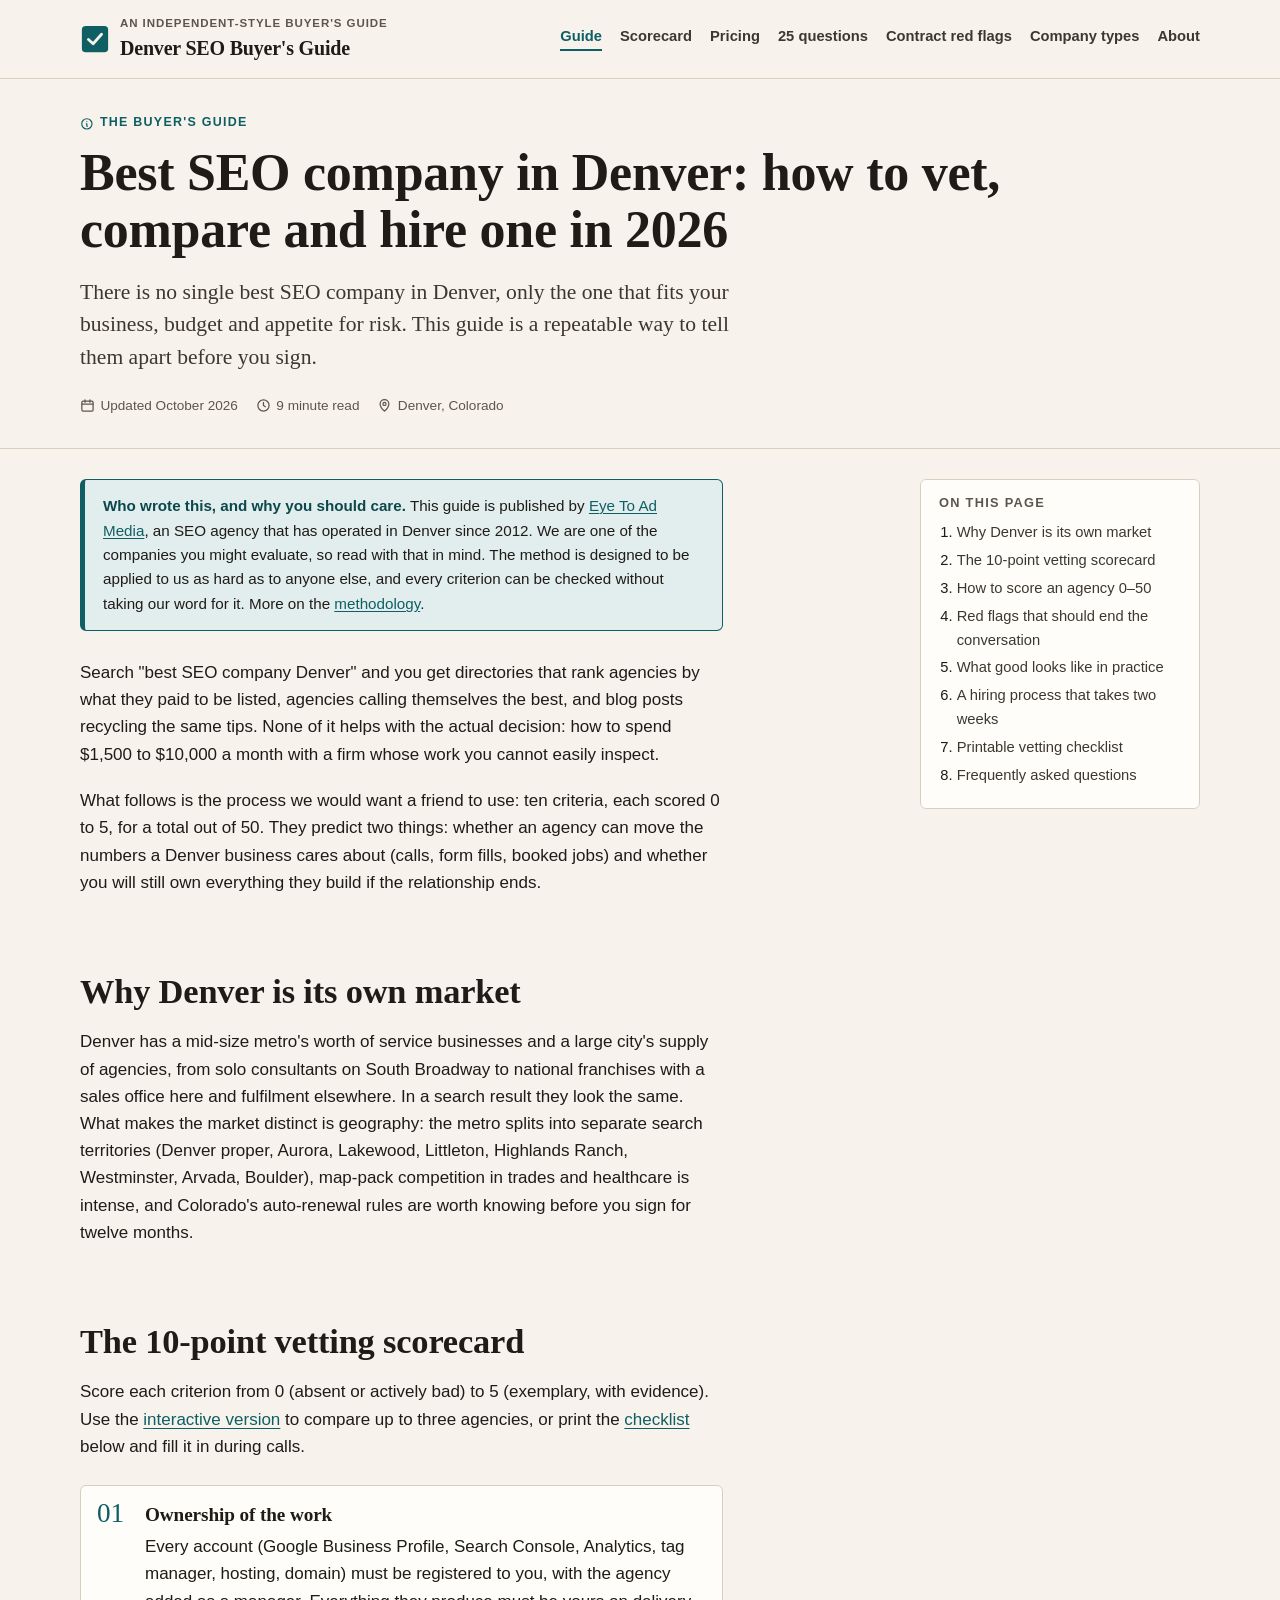
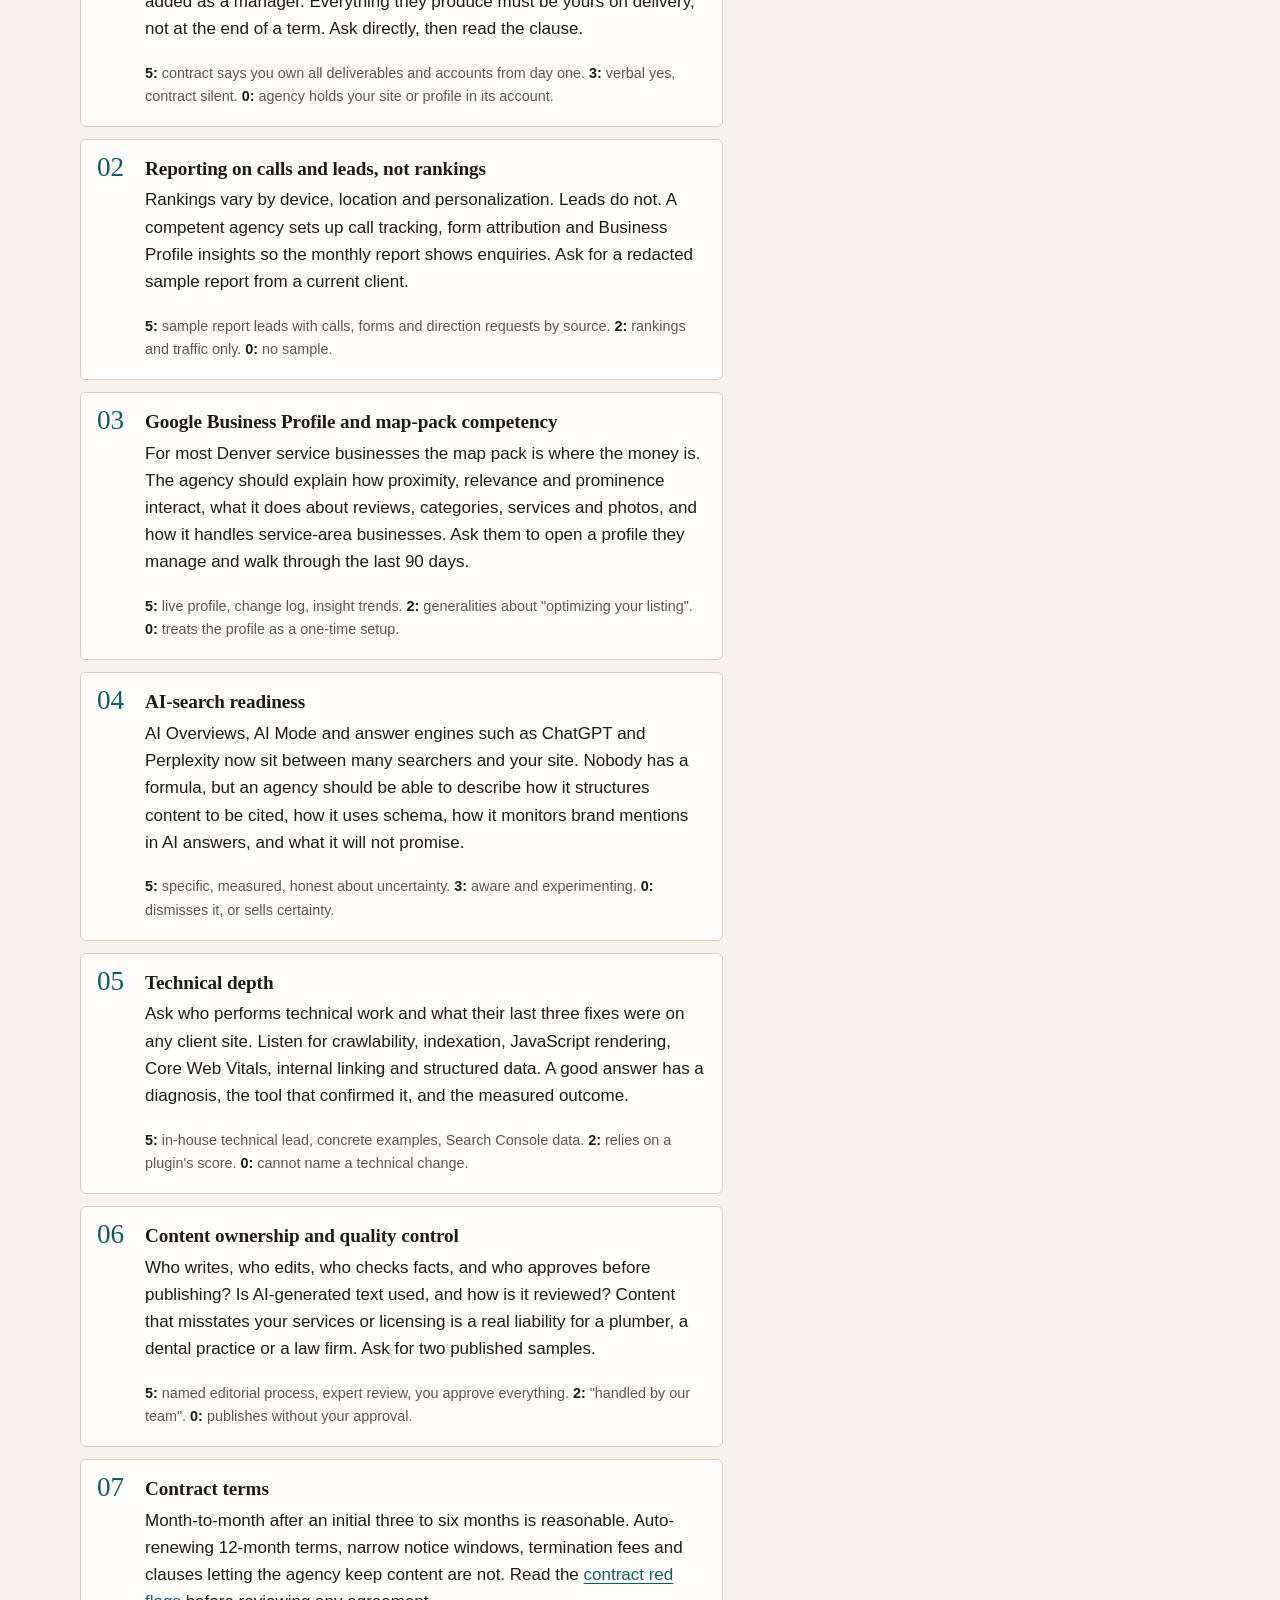
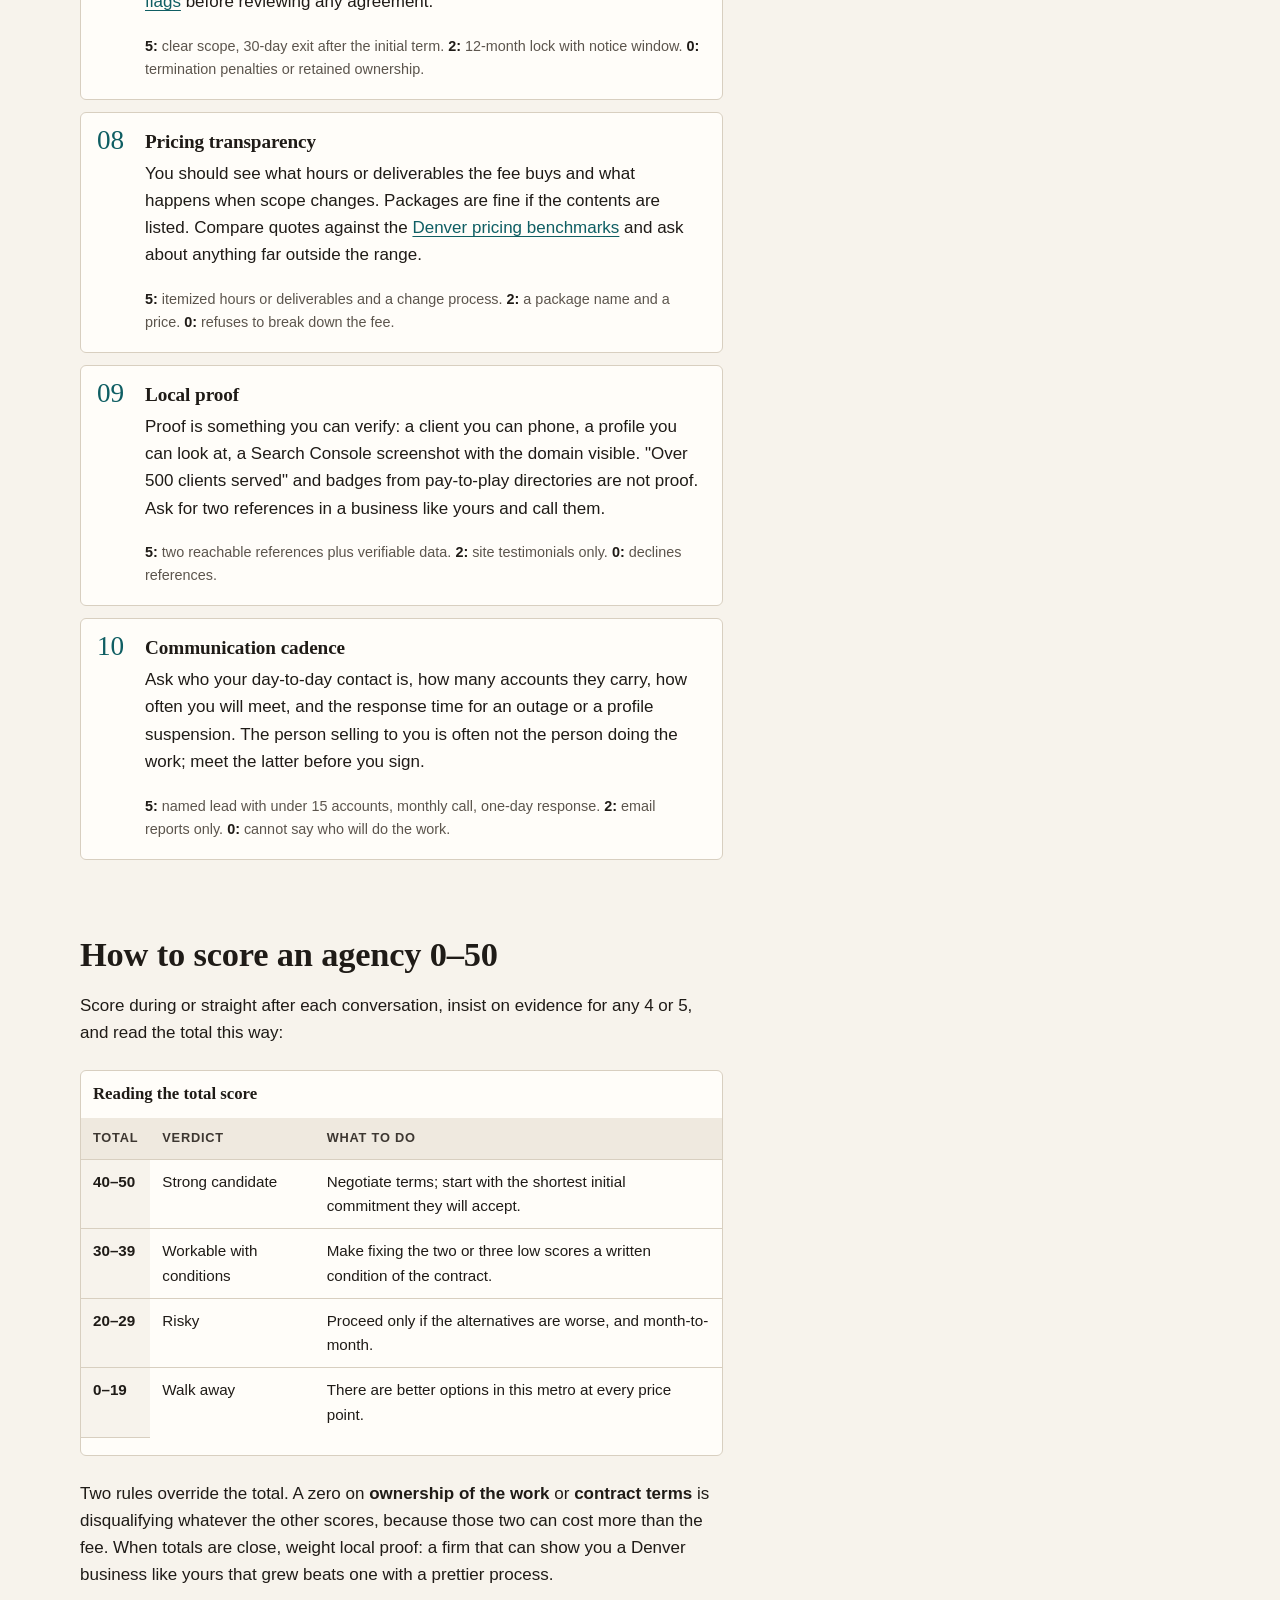
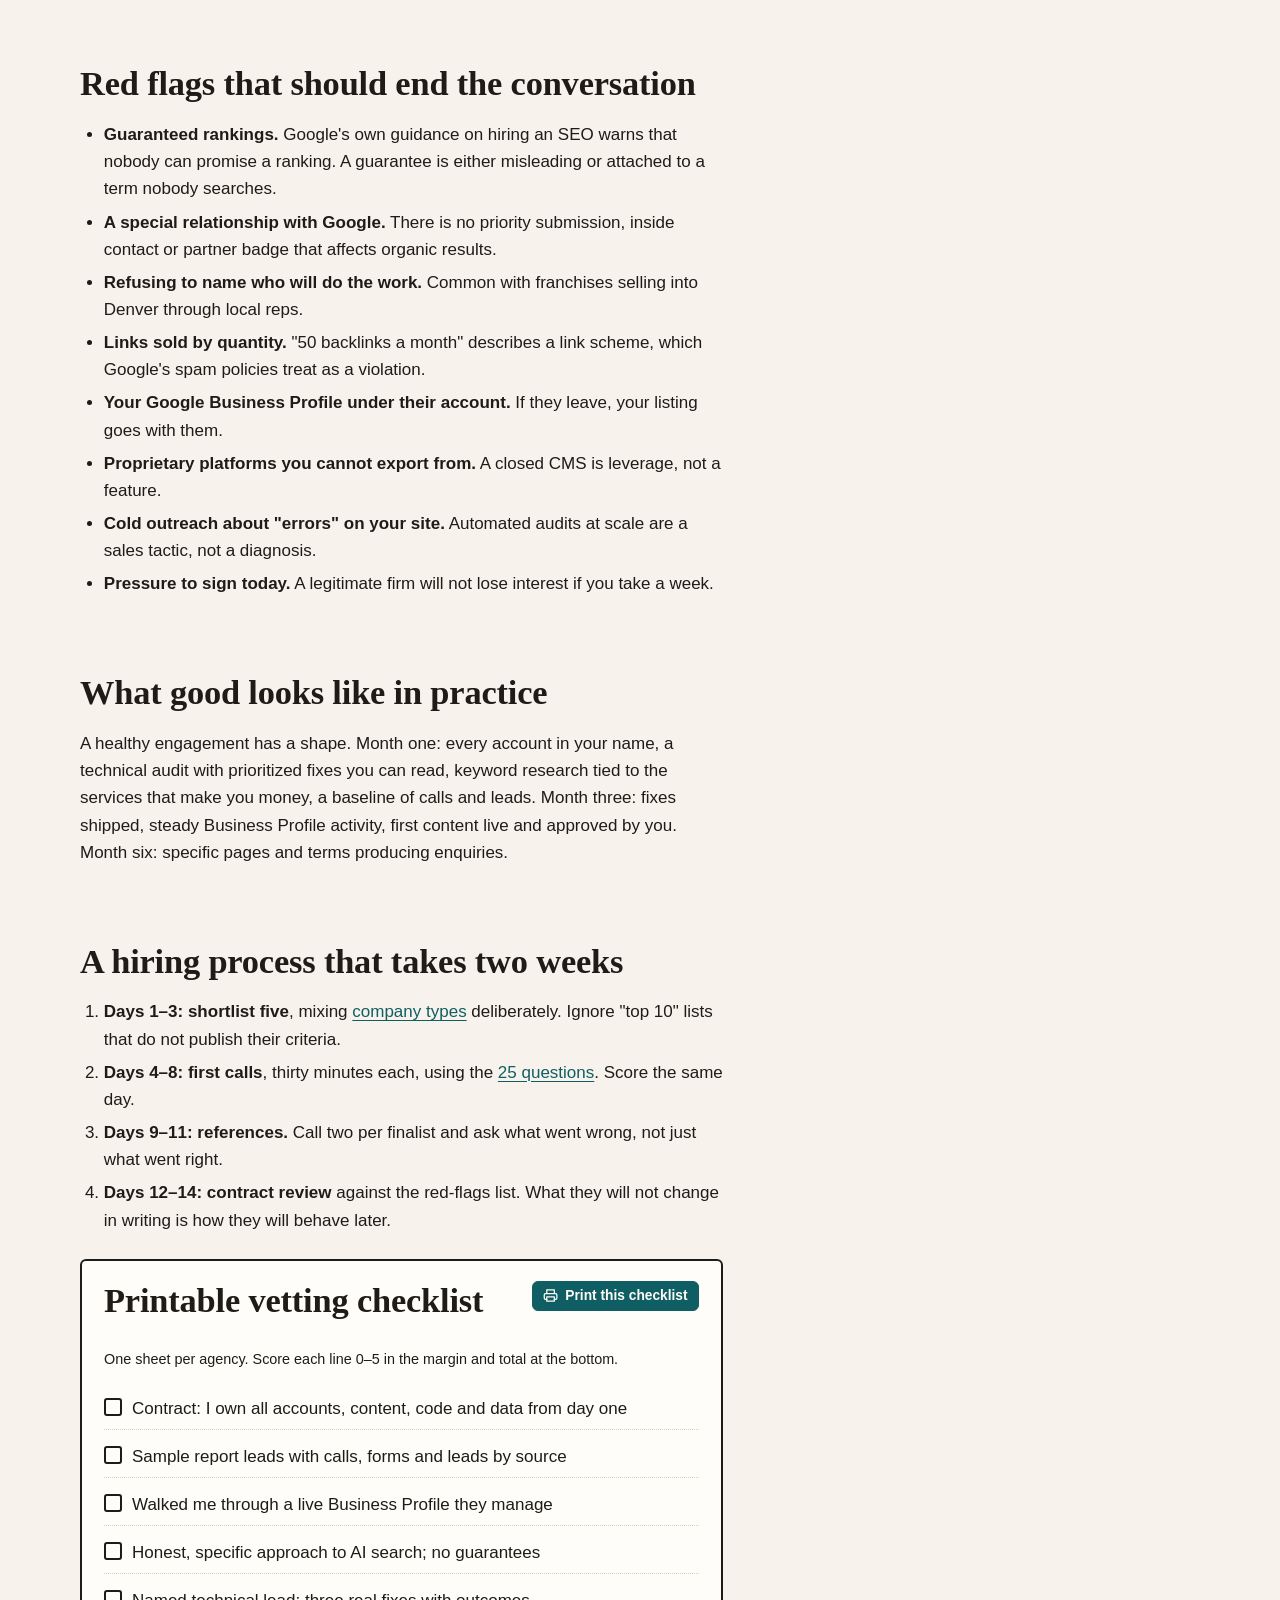
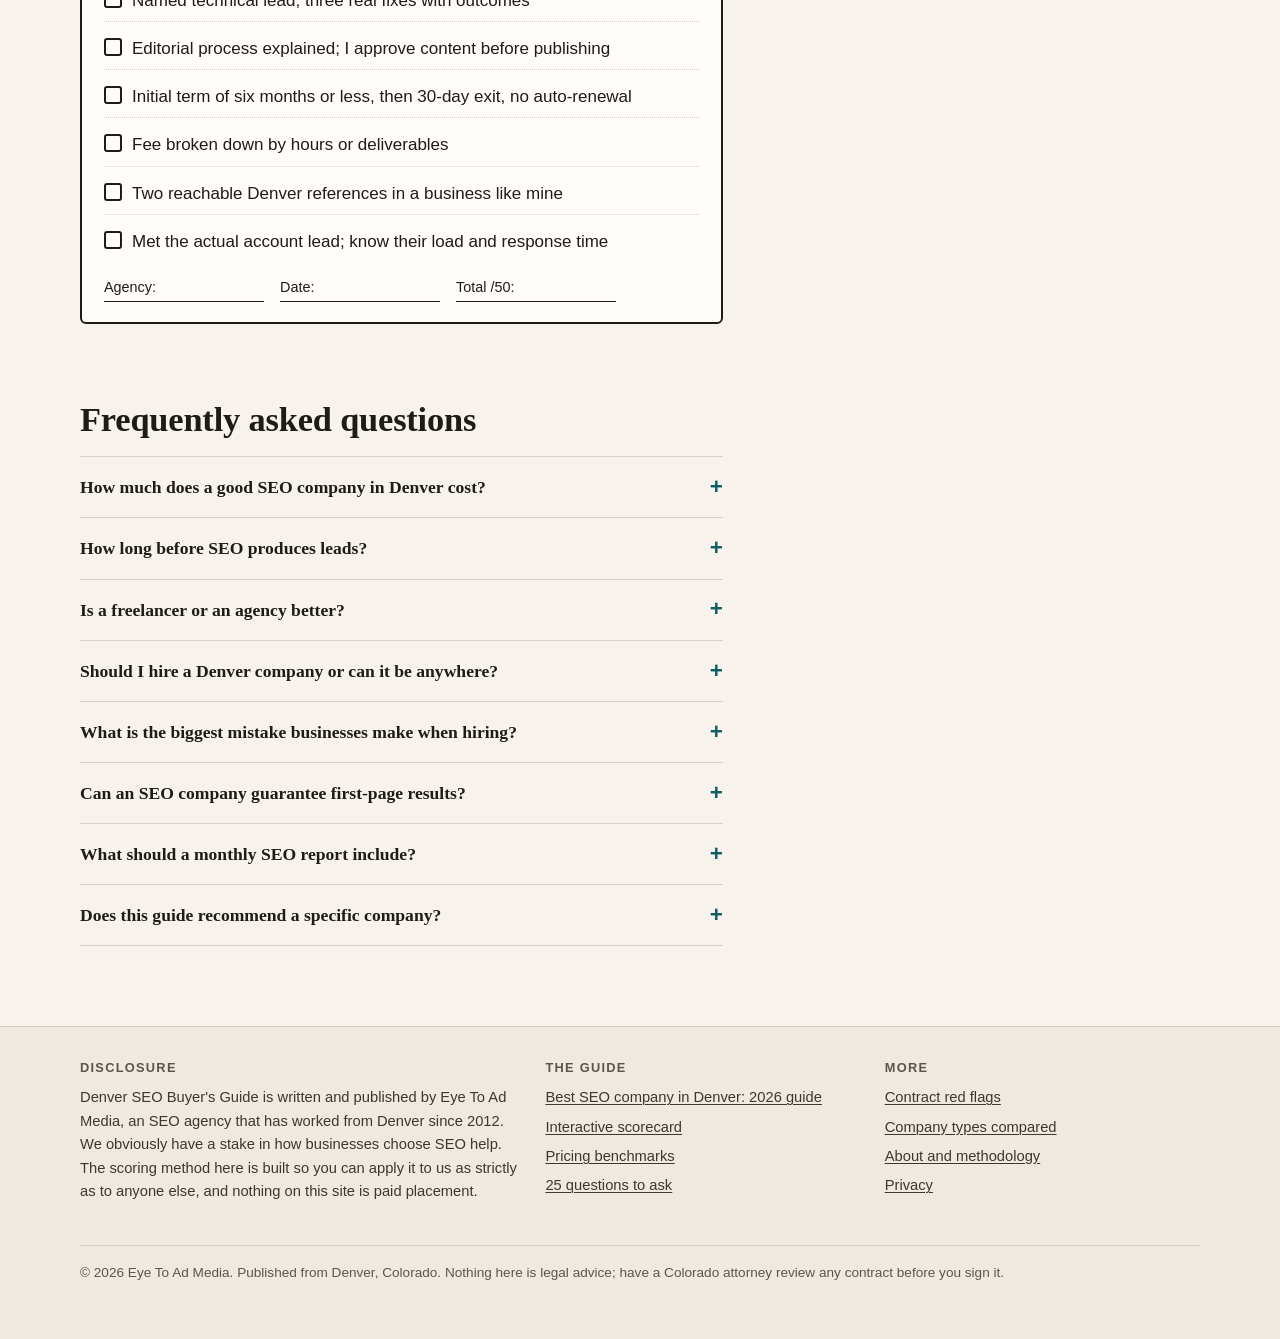
==== index.html @ 73272817 "Build Denver SEO buyer's guide site: 8 pages, scorecard tool, assets Static GitHub Pages site for be" ====
<!DOCTYPE html>
<html lang="en" class="no-js">
<head>
<meta charset="utf-8">
<meta name="viewport" content="width=device-width, initial-scale=1">
<title>Best SEO Company in Denver (2026): How to Vet &amp; Hire One</title>
<meta name="description" content="A 10-point scorecard for vetting any Denver SEO company, scored 0–50, plus red flags, a printable checklist and FAQ. By a Denver agency, disclosed.">
<link rel="canonical" href="https://bestseocompanydenverco.com/">
<meta name="robots" content="index, follow, max-snippet:-1, max-image-preview:large">
<meta name="author" content="Eye To Ad Media">
<meta name="theme-color" content="#f7f3ec">
<meta property="og:type" content="article">
<meta property="og:site_name" content="Denver SEO Buyer's Guide">
<meta property="og:title" content="Best SEO Company in Denver (2026): How to Vet &amp; Hire One">
<meta property="og:description" content="A 10-point scorecard for vetting any Denver SEO company, scored 0–50, plus red flags, a printable checklist and FAQ. By a Denver agency, disclosed.">
<meta property="og:url" content="https://bestseocompanydenverco.com/">
<meta property="og:image" content="https://bestseocompanydenverco.com/images/og.png">
<meta property="og:image:width" content="1200">
<meta property="og:image:height" content="630">
<meta property="og:image:alt" content="Best SEO company in Denver: a 2026 buyer's guide">
<meta property="og:locale" content="en_US">
<meta name="twitter:card" content="summary_large_image">
<meta name="twitter:title" content="Best SEO Company in Denver (2026): How to Vet &amp; Hire One">
<meta name="twitter:description" content="A 10-point scorecard for vetting any Denver SEO company, scored 0–50, plus red flags, a printable checklist and FAQ. By a Denver agency, disclosed.">
<meta name="twitter:image" content="https://bestseocompanydenverco.com/images/og.png">
<meta name="geo.region" content="US-CO">
<meta name="geo.placename" content="Denver, Colorado">
<link rel="icon" href="/images/favicon.svg" type="image/svg+xml">
<link rel="apple-touch-icon" href="/images/apple-touch-icon.png">
<link rel="manifest" href="/site.webmanifest">
<style>:root{--paper:#f7f3ec;--paper-2:#efe9df;--ink:#1f1b17;--ink-2:#3d3731;--ink-3:#5c554d;--rule:#d8cfc0;--teal:#0f5e63;--teal-2:#0b474b;--teal-tint:#e2eeee;--white:#fffdf9;--serif:"Iowan Old Style","Palatino Linotype","Book Antiqua",Palatino,Charter,Georgia,serif;--sans:"Gill Sans","Gill Sans MT","Segoe UI","Trebuchet MS",Calibri,"Helvetica Neue",Arial,system-ui,sans-serif;--r:6px;--wrap:1120px}*,*::before,*::after{box-sizing:border-box}body{margin:0;background:var(--paper);color:var(--ink);font-family:var(--sans);font-size:1.0625rem;line-height:1.6}h1,h2,h3{font-family:var(--serif);font-weight:600;line-height:1.15;margin:0 0 .5em}h1{font-size:clamp(2rem,4.6vw,3.25rem);line-height:1.08}.wrap{width:min(100% - 32px,var(--wrap));margin-inline:auto}.skip{position:absolute;left:-999px;top:8px}.skip:focus{left:8px}.hdr{border-bottom:1px solid var(--rule)}.hdr-row{display:flex;align-items:center;justify-content:space-between;gap:16px;padding:14px 0;flex-wrap:wrap}.brand{display:flex;align-items:center;gap:10px;text-decoration:none;color:var(--ink);font-family:var(--serif);font-size:1.25rem;font-weight:600}.brand svg{width:30px;height:30px}.brand .kicker{display:block;font-family:var(--sans);font-size:.72rem;font-weight:600;letter-spacing:.08em;text-transform:uppercase;color:var(--ink-3)}.nav ul{list-style:none;margin:0;padding:0;display:flex;flex-wrap:wrap;gap:4px 18px}.nav a{text-decoration:none;color:var(--ink-2);font-weight:600;font-size:.92rem}.nav-toggle{display:none}@media (max-width:860px){.nav-toggle{display:inline-flex}.nav{flex-basis:100%}.js .nav ul{display:none}.js .nav ul.open{display:flex;flex-direction:column}}.disclose{border:1px solid var(--teal);border-left-width:5px;background:var(--teal-tint);padding:14px 18px;border-radius:var(--r);margin:0 0 28px;font-size:.95rem}.intro{padding:34px 0 10px;border-bottom:1px solid var(--rule);margin-bottom:30px}.layout{display:grid;grid-template-columns:minmax(0,1fr);gap:36px}@media (min-width:960px){.layout{grid-template-columns:minmax(0,1fr) 280px}}.prose{max-width:68ch}</style>
<link rel="stylesheet" href="/css/site.css">

<script type="application/ld+json">{
"@context": "https://schema.org",
"@graph": [
{
"@type": "WebSite",
"@id": "https://bestseocompanydenverco.com/#website",
"url": "https://bestseocompanydenverco.com/",
"name": "Denver SEO Buyer's Guide",
"description": "A buyer's guide to vetting, comparing and hiring an SEO company in Denver, Colorado.",
"inLanguage": "en-US",
"publisher": {
"@id": "https://eyetoad.com/#organization"
}
},
{
"@type": "Organization",
"@id": "https://bestseocompanydenverco.com/#organization",
"name": "Denver SEO Buyer's Guide",
"url": "https://bestseocompanydenverco.com/",
"logo": "https://bestseocompanydenverco.com/images/favicon.svg",
"parentOrganization": {
"@id": "https://eyetoad.com/#organization"
}
},
{
"@type": "Organization",
"@id": "https://eyetoad.com/#organization",
"name": "Eye To Ad Media",
"url": "https://eyetoad.com/"
},
{
"@type": "WebPage",
"@id": "https://bestseocompanydenverco.com/#webpage",
"url": "https://bestseocompanydenverco.com/",
"name": "Best SEO Company in Denver (2026): How to Vet & Hire One",
"description": "A 10-point scorecard for vetting any Denver SEO company, scored 0–50, plus red flags, a printable checklist and FAQ. By a Denver agency, disclosed.",
"isPartOf": {
"@id": "https://bestseocompanydenverco.com/#website"
},
"inLanguage": "en-US",
"datePublished": "2026-01-12",
"dateModified": "2026-10-06",
"primaryImageOfPage": "https://bestseocompanydenverco.com/images/og.png"
},
{
"@type": "Article",
"@id": "https://bestseocompanydenverco.com/#article",
"headline": "Best SEO company in Denver: how to vet, compare and hire one in 2026",
"description": "A 10-point scorecard for vetting any Denver SEO company, scored 0–50, plus red flags, a printable checklist and FAQ. By a Denver agency, disclosed.",
"mainEntityOfPage": {
"@id": "https://bestseocompanydenverco.com/#webpage"
},
"author": {
"@id": "https://eyetoad.com/#organization"
},
"publisher": {
"@id": "https://eyetoad.com/#organization"
},
"datePublished": "2026-01-12",
"dateModified": "2026-10-06",
"image": "https://bestseocompanydenverco.com/images/og.png",
"wordCount": 1877,
"about": {
"@type": "Thing",
"name": "Search engine optimization services in Denver, Colorado"
}
},
{
"@type": "FAQPage",
"@id": "https://bestseocompanydenverco.com/#faq",
"mainEntity": [
{
"@type": "Question",
"name": "How much does a good SEO company in Denver cost?",
"acceptedAnswer": {
"@type": "Answer",
"text": "Most Denver small and mid-size businesses pay between $1,500 and $5,000 a month on retainer, with specialist and multi-location work running higher. Hourly consulting typically falls between $125 and $250."
}
},
{
"@type": "Question",
"name": "How long before SEO produces leads?",
"acceptedAnswer": {
"@type": "Answer",
"text": "For a local service business with a sound site, Google Business Profile improvements often show within four to eight weeks. Organic rankings for competitive Denver terms usually take four to nine months to translate into steady enquiries."
}
},
{
"@type": "Question",
"name": "Is a freelancer or an agency better?",
"acceptedAnswer": {
"@type": "Answer",
"text": "Neither is better by default. Freelancers offer direct access and lower cost but limited capacity; agencies offer breadth and continuity but more layers between you and the work."
}
},
{
"@type": "Question",
"name": "Should I hire a Denver company or can it be anywhere?",
"acceptedAnswer": {
"@type": "Answer",
"text": "The work is remote-friendly, but a local firm has advantages for map-pack strategy, knowing which neighborhoods convert, and being reachable in person."
}
},
{
"@type": "Question",
"name": "What is the biggest mistake businesses make when hiring?",
"acceptedAnswer": {
"@type": "Answer",
"text": "Signing a long contract on the strength of a sales call without meeting the person who will do the work, and without confirming in writing who owns the accounts and content."
}
},
{
"@type": "Question",
"name": "Can an SEO company guarantee first-page results?",
"acceptedAnswer": {
"@type": "Answer",
"text": "No. Google states plainly that no one can guarantee a ranking. A guarantee is either a sales tactic or a plan to rank you for a term with no traffic."
}
},
{
"@type": "Question",
"name": "What should a monthly SEO report include?",
"acceptedAnswer": {
"@type": "Answer",
"text": "Calls, forms and other conversions by source; Google Business Profile actions; organic sessions and the pages that produced them; the work completed that month; and the plan for next month."
}
},
{
"@type": "Question",
"name": "Does this guide recommend a specific company?",
"acceptedAnswer": {
"@type": "Answer",
"text": "No. It is published by Eye To Ad Media, which is disclosed on every page, but the scorecard is designed so you can rate any agency, including the publisher, on the same evidence."
}
}
]
}
]
}</script>
</head>
<body>
<a class="skip" href="#main">Skip to content</a>
<header class="hdr">
<div class="wrap hdr-row">
<a class="brand" href="/"><svg viewBox="0 0 32 32" aria-hidden="true"><rect x="2" y="2" width="28" height="28" rx="4" fill="#0f5e63"/><path d="M9 16.5 14 21l9-10" fill="none" stroke="#f7f3ec" stroke-width="3" stroke-linecap="round" stroke-linejoin="round"/></svg><span><span class="kicker">An independent-style buyer's guide</span>Denver SEO Buyer's Guide</span></a>
<button class="nav-toggle" type="button" aria-expanded="false" aria-controls="site-nav"><svg class="i" aria-hidden="true" viewBox="0 0 24 24"><path d="M3 6h18M3 12h18M3 18h18"/></svg> Menu</button>
<nav class="nav" aria-label="Site"><ul id="site-nav"><li><a href="/" aria-current="page">Guide</a></li><li><a href="/scorecard/">Scorecard</a></li><li><a href="/denver-seo-pricing-benchmarks/">Pricing</a></li><li><a href="/questions-to-ask-an-seo-company/">25 questions</a></li><li><a href="/seo-contract-red-flags/">Contract red flags</a></li><li><a href="/denver-seo-companies/">Company types</a></li><li><a href="/about/">About</a></li></ul></nav>
</div>
</header>

<main id="main">
<div class="intro"><div class="wrap">
<p class="eyebrow"><svg class="i" aria-hidden="true" viewBox="0 0 24 24"><circle cx="12" cy="12" r="9"/><path d="M12 8h.01M11 12h1v4h1"/></svg> The buyer's guide</p>
<h1>Best SEO company in Denver: how to vet, compare and hire one in 2026</h1>
<p class="lede">There is no single best SEO company in Denver, only the one that fits your business, budget and appetite for risk. This guide is a repeatable way to tell them apart before you sign.</p>
<div class="meta-line"><span><svg class="i" aria-hidden="true" viewBox="0 0 24 24"><rect x="3" y="5" width="18" height="16" rx="2"/><path d="M3 10h18M8 3v4m8-4v4"/></svg> Updated October 2026</span><span><svg class="i" aria-hidden="true" viewBox="0 0 24 24"><circle cx="12" cy="12" r="9"/><path d="M12 7v5l3 2"/></svg> 9 minute read</span><span><svg class="i" aria-hidden="true" viewBox="0 0 24 24"><path d="M12 21s7-6.2 7-11.5A7 7 0 0 0 5 9.5C5 14.8 12 21 12 21z"/><circle cx="12" cy="9.5" r="2.5"/></svg> Denver, Colorado</span></div>
</div></div>
<div class="wrap layout">
<article class="prose">
<div class="disclose" id="disclosure">
<p><strong>Who wrote this, and why you should care.</strong> This guide is published by <a href="https://eyetoad.com/" rel="noopener">Eye To Ad Media</a>, an SEO agency that has operated in Denver since 2012. We are one of the companies you might evaluate, so read with that in mind. The method is designed to be applied to us as hard as to anyone else, and every criterion can be checked without taking our word for it. More on the <a href="/about/">methodology</a>.</p>
</div>

<p>Search "best SEO company Denver" and you get directories that rank agencies by what they paid to be listed, agencies calling themselves the best, and blog posts recycling the same tips. None of it helps with the actual decision: how to spend $1,500 to $10,000 a month with a firm whose work you cannot easily inspect.</p>

<p>What follows is the process we would want a friend to use: ten criteria, each scored 0 to 5, for a total out of 50. They predict two things: whether an agency can move the numbers a Denver business cares about (calls, form fills, booked jobs) and whether you will still own everything they build if the relationship ends.</p>

<h2 id="why-denver">Why Denver is its own market</h2>

<p>Denver has a mid-size metro's worth of service businesses and a large city's supply of agencies, from solo consultants on South Broadway to national franchises with a sales office here and fulfilment elsewhere. In a search result they look the same. What makes the market distinct is geography: the metro splits into separate search territories (Denver proper, Aurora, Lakewood, Littleton, Highlands Ranch, Westminster, Arvada, Boulder), map-pack competition in trades and healthcare is intense, and Colorado's auto-renewal rules are worth knowing before you sign for twelve months.</p>

<h2 id="scorecard">The 10-point vetting scorecard</h2>

<p>Score each criterion from 0 (absent or actively bad) to 5 (exemplary, with evidence). Use the <a href="/scorecard/">interactive version</a> to compare up to three agencies, or print the <a href="#checklist">checklist</a> below and fill it in during calls.</p>

<ol class="points">
<li>
<h3>Ownership of the work</h3>
<p>Every account (Google Business Profile, Search Console, Analytics, tag manager, hosting, domain) must be registered to you, with the agency added as a manager. Everything they produce must be yours on delivery, not at the end of a term. Ask directly, then read the clause.</p>
<p class="scale"><b>5:</b> contract says you own all deliverables and accounts from day one. <b>3:</b> verbal yes, contract silent. <b>0:</b> agency holds your site or profile in its account.</p>
</li>
<li>
<h3>Reporting on calls and leads, not rankings</h3>
<p>Rankings vary by device, location and personalization. Leads do not. A competent agency sets up call tracking, form attribution and Business Profile insights so the monthly report shows enquiries. Ask for a redacted sample report from a current client.</p>
<p class="scale"><b>5:</b> sample report leads with calls, forms and direction requests by source. <b>2:</b> rankings and traffic only. <b>0:</b> no sample.</p>
</li>
<li>
<h3>Google Business Profile and map-pack competency</h3>
<p>For most Denver service businesses the map pack is where the money is. The agency should explain how proximity, relevance and prominence interact, what it does about reviews, categories, services and photos, and how it handles service-area businesses. Ask them to open a profile they manage and walk through the last 90 days.</p>
<p class="scale"><b>5:</b> live profile, change log, insight trends. <b>2:</b> generalities about "optimizing your listing". <b>0:</b> treats the profile as a one-time setup.</p>
</li>
<li>
<h3>AI-search readiness</h3>
<p>AI Overviews, AI Mode and answer engines such as ChatGPT and Perplexity now sit between many searchers and your site. Nobody has a formula, but an agency should be able to describe how it structures content to be cited, how it uses schema, how it monitors brand mentions in AI answers, and what it will not promise.</p>
<p class="scale"><b>5:</b> specific, measured, honest about uncertainty. <b>3:</b> aware and experimenting. <b>0:</b> dismisses it, or sells certainty.</p>
</li>
<li>
<h3>Technical depth</h3>
<p>Ask who performs technical work and what their last three fixes were on any client site. Listen for crawlability, indexation, JavaScript rendering, Core Web Vitals, internal linking and structured data. A good answer has a diagnosis, the tool that confirmed it, and the measured outcome.</p>
<p class="scale"><b>5:</b> in-house technical lead, concrete examples, Search Console data. <b>2:</b> relies on a plugin's score. <b>0:</b> cannot name a technical change.</p>
</li>
<li>
<h3>Content ownership and quality control</h3>
<p>Who writes, who edits, who checks facts, and who approves before publishing? Is AI-generated text used, and how is it reviewed? Content that misstates your services or licensing is a real liability for a plumber, a dental practice or a law firm. Ask for two published samples.</p>
<p class="scale"><b>5:</b> named editorial process, expert review, you approve everything. <b>2:</b> "handled by our team". <b>0:</b> publishes without your approval.</p>
</li>
<li>
<h3>Contract terms</h3>
<p>Month-to-month after an initial three to six months is reasonable. Auto-renewing 12-month terms, narrow notice windows, termination fees and clauses letting the agency keep content are not. Read the <a href="/seo-contract-red-flags/">contract red flags</a> before reviewing any agreement.</p>
<p class="scale"><b>5:</b> clear scope, 30-day exit after the initial term. <b>2:</b> 12-month lock with notice window. <b>0:</b> termination penalties or retained ownership.</p>
</li>
<li>
<h3>Pricing transparency</h3>
<p>You should see what hours or deliverables the fee buys and what happens when scope changes. Packages are fine if the contents are listed. Compare quotes against the <a href="/denver-seo-pricing-benchmarks/">Denver pricing benchmarks</a> and ask about anything far outside the range.</p>
<p class="scale"><b>5:</b> itemized hours or deliverables and a change process. <b>2:</b> a package name and a price. <b>0:</b> refuses to break down the fee.</p>
</li>
<li>
<h3>Local proof</h3>
<p>Proof is something you can verify: a client you can phone, a profile you can look at, a Search Console screenshot with the domain visible. "Over 500 clients served" and badges from pay-to-play directories are not proof. Ask for two references in a business like yours and call them.</p>
<p class="scale"><b>5:</b> two reachable references plus verifiable data. <b>2:</b> site testimonials only. <b>0:</b> declines references.</p>
</li>
<li>
<h3>Communication cadence</h3>
<p>Ask who your day-to-day contact is, how many accounts they carry, how often you will meet, and the response time for an outage or a profile suspension. The person selling to you is often not the person doing the work; meet the latter before you sign.</p>
<p class="scale"><b>5:</b> named lead with under 15 accounts, monthly call, one-day response. <b>2:</b> email reports only. <b>0:</b> cannot say who will do the work.</p>
</li>
</ol>

<h2 id="how-to-score">How to score an agency 0–50</h2>

<p>Score during or straight after each conversation, insist on evidence for any 4 or 5, and read the total this way:</p>

<div class="tbl-wrap">
<table>
<caption>Reading the total score</caption>
<thead><tr><th scope="col">Total</th><th scope="col">Verdict</th><th scope="col">What to do</th></tr></thead>
<tbody>
<tr><th scope="row">40–50</th><td>Strong candidate</td><td>Negotiate terms; start with the shortest initial commitment they will accept.</td></tr>
<tr><th scope="row">30–39</th><td>Workable with conditions</td><td>Make fixing the two or three low scores a written condition of the contract.</td></tr>
<tr><th scope="row">20–29</th><td>Risky</td><td>Proceed only if the alternatives are worse, and month-to-month.</td></tr>
<tr><th scope="row">0–19</th><td>Walk away</td><td>There are better options in this metro at every price point.</td></tr>
</tbody>
</table>
</div>

<p>Two rules override the total. A zero on <strong>ownership of the work</strong> or <strong>contract terms</strong> is disqualifying whatever the other scores, because those two can cost more than the fee. When totals are close, weight local proof: a firm that can show you a Denver business like yours that grew beats one with a prettier process.</p>

<h2 id="red-flags">Red flags that should end the conversation</h2>

<ul>
<li><strong>Guaranteed rankings.</strong> Google's own guidance on hiring an SEO warns that nobody can promise a ranking. A guarantee is either misleading or attached to a term nobody searches.</li>
<li><strong>A special relationship with Google.</strong> There is no priority submission, inside contact or partner badge that affects organic results.</li>
<li><strong>Refusing to name who will do the work.</strong> Common with franchises selling into Denver through local reps.</li>
<li><strong>Links sold by quantity.</strong> "50 backlinks a month" describes a link scheme, which Google's spam policies treat as a violation.</li>
<li><strong>Your Google Business Profile under their account.</strong> If they leave, your listing goes with them.</li>
<li><strong>Proprietary platforms you cannot export from.</strong> A closed CMS is leverage, not a feature.</li>
<li><strong>Cold outreach about "errors" on your site.</strong> Automated audits at scale are a sales tactic, not a diagnosis.</li>
<li><strong>Pressure to sign today.</strong> A legitimate firm will not lose interest if you take a week.</li>
</ul>

<h2 id="what-good-looks-like">What good looks like in practice</h2>

<p>A healthy engagement has a shape. Month one: every account in your name, a technical audit with prioritized fixes you can read, keyword research tied to the services that make you money, a baseline of calls and leads. Month three: fixes shipped, steady Business Profile activity, first content live and approved by you. Month six: specific pages and terms producing enquiries.</p>



<h2 id="process">A hiring process that takes two weeks</h2>

<ol>
<li><strong>Days 1–3: shortlist five</strong>, mixing <a href="/denver-seo-companies/">company types</a> deliberately. Ignore "top 10" lists that do not publish their criteria.</li>
<li><strong>Days 4–8: first calls</strong>, thirty minutes each, using the <a href="/questions-to-ask-an-seo-company/">25 questions</a>. Score the same day.</li>
<li><strong>Days 9–11: references.</strong> Call two per finalist and ask what went wrong, not just what went right.</li>
<li><strong>Days 12–14: contract review</strong> against the red-flags list. What they will not change in writing is how they will behave later.</li>
</ol>

<section class="checklist" id="checklist" aria-labelledby="checklist-h">
<div class="hd">
<h2 id="checklist-h">Printable vetting checklist</h2>
<button type="button" class="btn sm" data-print="checklist"><svg class="i" aria-hidden="true" viewBox="0 0 24 24"><path d="M6 9V3h12v6M6 18H4a2 2 0 0 1-2-2v-5a2 2 0 0 1 2-2h16a2 2 0 0 1 2 2v5a2 2 0 0 1-2 2h-2"/><rect x="6" y="14" width="12" height="7"/></svg> Print this checklist</button>
</div>
<p class="small">One sheet per agency. Score each line 0–5 in the margin and total at the bottom.</p>
<ul>
<li><span class="bx" aria-hidden="true"></span><span>Contract: I own all accounts, content, code and data from day one</span></li>
<li><span class="bx" aria-hidden="true"></span><span>Sample report leads with calls, forms and leads by source</span></li>
<li><span class="bx" aria-hidden="true"></span><span>Walked me through a live Business Profile they manage</span></li>
<li><span class="bx" aria-hidden="true"></span><span>Honest, specific approach to AI search; no guarantees</span></li>
<li><span class="bx" aria-hidden="true"></span><span>Named technical lead; three real fixes with outcomes</span></li>
<li><span class="bx" aria-hidden="true"></span><span>Editorial process explained; I approve content before publishing</span></li>
<li><span class="bx" aria-hidden="true"></span><span>Initial term of six months or less, then 30-day exit, no auto-renewal</span></li>
<li><span class="bx" aria-hidden="true"></span><span>Fee broken down by hours or deliverables</span></li>
<li><span class="bx" aria-hidden="true"></span><span>Two reachable Denver references in a business like mine</span></li>
<li><span class="bx" aria-hidden="true"></span><span>Met the actual account lead; know their load and response time</span></li>
</ul>
<div class="fill"><span>Agency:</span><span>Date:</span><span>Total /50:</span></div>
</section>

<h2 id="faq">Frequently asked questions</h2>
<div class="faq">
<details><summary>How much does a good SEO company in Denver cost?</summary><div class="ans"><p>Most Denver small and mid-size businesses pay $1,500 to $5,000 a month on retainer; hourly consulting runs $125 to $250. The <a href="/denver-seo-pricing-benchmarks/">pricing benchmarks page</a> breaks this down by model and tier.</p></div></details>
<details><summary>How long before SEO produces leads?</summary><div class="ans"><p>Business Profile improvements often show within four to eight weeks; competitive Denver organic terms usually take four to nine months to produce steady enquiries. A precise date is a guess.</p></div></details>
<details><summary>Is a freelancer or an agency better?</summary><div class="ans"><p>Neither by default. Freelancers offer direct access and lower cost but limited capacity; agencies offer breadth and continuity but more layers. The <a href="/denver-seo-companies/">company types comparison</a> lays out the trade-offs.</p></div></details>
<details><summary>Should I hire a Denver company or can it be anywhere?</summary><div class="ans"><p>The work is remote-friendly, but a local firm knows which neighborhoods and suburbs convert and can be met in person. It matters most for businesses whose customers come through the door.</p></div></details>
<details><summary>What is the biggest mistake businesses make when hiring?</summary><div class="ans"><p>Signing a long contract on the strength of a sales call, without meeting the person who will do the work or confirming in writing who owns the accounts and content.</p></div></details>
<details><summary>Can an SEO company guarantee first-page results?</summary><div class="ans"><p>No. Google states plainly that no one can guarantee a ranking. A guarantee is a sales tactic or a plan to rank you for a term with no traffic.</p></div></details>
<details><summary>What should a monthly SEO report include?</summary><div class="ans"><p>Conversions by source, Business Profile actions, organic sessions by page, the work completed, and next month's plan. Rankings belong near the bottom, as a diagnostic.</p></div></details>
<details><summary>Does this guide recommend a specific company?</summary><div class="ans"><p>No. Eye To Ad Media publishes it, disclosed on every page, and the scorecard rates any agency, including us, on the same evidence.</p></div></details>
</div>




</article>
<aside class="side"><div class="box"><div class="toc"><h2>On this page</h2><ol><li><a href="#why-denver">Why Denver is its own market</a></li><li><a href="#scorecard">The 10-point vetting scorecard</a></li><li><a href="#how-to-score">How to score an agency 0–50</a></li><li><a href="#red-flags">Red flags that should end the conversation</a></li><li><a href="#what-good-looks-like">What good looks like in practice</a></li><li><a href="#process">A hiring process that takes two weeks</a></li><li><a href="#checklist-h">Printable vetting checklist</a></li><li><a href="#faq">Frequently asked questions</a></li></ol></div></div></aside>
</div>
</main>
<footer class="ftr">
<div class="wrap">
<div class="ftr-grid">
<div>
<h2>Disclosure</h2>
<p>Denver SEO Buyer's Guide is written and published by Eye To Ad Media, an SEO agency that has worked from Denver since 2012. We obviously have a stake in how businesses choose SEO help. The scoring method here is built so you can apply it to us as strictly as to anyone else, and nothing on this site is paid placement.</p>
</div>
<div>
<h2>The guide</h2>
<ul>
<li><a href="/">Best SEO company in Denver: 2026 guide</a></li>
<li><a href="/scorecard/">Interactive scorecard</a></li>
<li><a href="/denver-seo-pricing-benchmarks/">Pricing benchmarks</a></li>
<li><a href="/questions-to-ask-an-seo-company/">25 questions to ask</a></li>
</ul>
</div>
<div>
<h2>More</h2>
<ul>
<li><a href="/seo-contract-red-flags/">Contract red flags</a></li>
<li><a href="/denver-seo-companies/">Company types compared</a></li>
<li><a href="/about/">About and methodology</a></li>
<li><a href="/privacy/">Privacy</a></li>
</ul>
</div>
</div>
<p class="legal">&copy; 2026 Eye To Ad Media. Published from Denver, Colorado. Nothing here is legal advice; have a Colorado attorney review any contract before you sign it.</p>
</div>
</footer>
<script>document.documentElement.className=document.documentElement.className.replace('no-js','js');(function(){var b=document.querySelector('.nav-toggle'),u=document.querySelector('.nav ul');if(b&&u){b.addEventListener('click',function(){var o=u.classList.toggle('open');b.setAttribute('aria-expanded',o?'true':'false');});}document.querySelectorAll('[data-print]').forEach(function(el){el.addEventListener('click',function(){document.documentElement.setAttribute('data-print',el.getAttribute('data-print'));window.print();});});window.addEventListener('afterprint',function(){document.documentElement.removeAttribute('data-print');});})();</script>

</body>
</html>
---- css/site.css ----
/* Denver SEO Buyer's Guide — site.css
   Editorial system: warm paper neutrals, deep teal accent, serif display, humanist sans body.
   System font stacks only; no external requests. */

:root{
  --paper:#f7f3ec;
  --paper-2:#efe9df;
  --paper-3:#e6dfd2;
  --ink:#1f1b17;
  --ink-2:#3d3731;
  --ink-3:#5c554d;
  --rule:#d8cfc0;
  --teal:#0f5e63;
  --teal-2:#0b474b;
  --teal-tint:#e2eeee;
  --rust:#9a3b1e;
  --rust-tint:#f6e5de;
  --moss:#3f6b2a;
  --moss-tint:#e6efdf;
  --amber:#8a5a00;
  --amber-tint:#f5ecd6;
  --white:#fffdf9;
  --serif:"Iowan Old Style","Palatino Linotype","Book Antiqua",Palatino,Charter,Georgia,"Times New Roman",serif;
  --sans:"Gill Sans","Gill Sans MT","Segoe UI","Trebuchet MS",Calibri,"Helvetica Neue",Arial,system-ui,sans-serif;
  --mono:ui-monospace,"SF Mono",Menlo,Consolas,"Liberation Mono",monospace;
  --measure:68ch;
  --r:6px;
  --wrap:1120px;
}

*,*::before,*::after{box-sizing:border-box}
html{-webkit-text-size-adjust:100%;scroll-behavior:smooth}
@media (prefers-reduced-motion:reduce){html{scroll-behavior:auto}*{transition:none!important;animation:none!important}}
body{margin:0;background:var(--paper);color:var(--ink);font-family:var(--sans);font-size:1.0625rem;line-height:1.6;}
img,svg{max-width:100%;height:auto}
svg.i{width:1.1em;height:1.1em;vertical-align:-.18em;fill:none;stroke:currentColor;stroke-width:2;stroke-linecap:round;stroke-linejoin:round;flex:none}

h1,h2,h3,h4{font-family:var(--serif);font-weight:600;line-height:1.15;color:var(--ink);margin:0 0 .5em;letter-spacing:-.005em}
h1{font-size:clamp(2rem,4.6vw,3.25rem);line-height:1.08;margin-bottom:.35em}
h2{font-size:clamp(1.55rem,2.8vw,2.15rem);margin-top:2.2em}
h3{font-size:clamp(1.2rem,1.8vw,1.45rem);margin-top:1.8em}
h4{font-size:1.1rem;margin-top:1.4em;font-family:var(--sans);font-weight:700}
p,ul,ol,dl,table,blockquote,figure{margin:0 0 1.15em}
ul,ol{padding-left:1.4em}
li{margin-bottom:.35em}
li>ul,li>ol{margin-top:.35em;margin-bottom:0}
a{color:var(--teal);text-decoration:underline;text-decoration-thickness:1px;text-underline-offset:.15em}
a:hover{color:var(--teal-2);text-decoration-thickness:2px}
a:focus-visible,button:focus-visible,input:focus-visible,select:focus-visible,textarea:focus-visible,summary:focus-visible,[tabindex]:focus-visible{outline:3px solid var(--rust);outline-offset:3px;border-radius:2px}
strong{font-weight:700}
small,.small{font-size:.9rem}
hr{border:0;border-top:1px solid var(--rule);margin:2.5em 0}
code{font-family:var(--mono);font-size:.9em;background:var(--paper-2);padding:.1em .35em;border-radius:3px}
blockquote{border-left:3px solid var(--teal);margin-left:0;padding:.3em 0 .3em 1.2em;color:var(--ink-2);font-family:var(--serif);font-size:1.1em}
blockquote p:last-child{margin-bottom:0}
abbr[title]{text-decoration:underline dotted}

.skip{position:absolute;left:-999px;top:8px;background:var(--ink);color:var(--white);padding:.6em 1em;z-index:1000;border-radius:var(--r)}
.skip:focus{left:8px;outline:3px solid var(--rust)}
.vh{position:absolute!important;width:1px;height:1px;overflow:hidden;clip:rect(0 0 0 0);white-space:nowrap}

.wrap{width:min(100% - 32px,var(--wrap));margin-inline:auto}
.prose{max-width:var(--measure)}
.prose>*:first-child{margin-top:0}

/* Header */
.hdr{border-bottom:1px solid var(--rule);background:var(--paper)}
.hdr-row{display:flex;align-items:center;justify-content:space-between;gap:16px;padding:14px 0;flex-wrap:wrap}
.brand{display:flex;align-items:center;gap:10px;text-decoration:none;color:var(--ink);font-family:var(--serif);font-size:1.25rem;font-weight:600;letter-spacing:-.01em}
.brand svg{width:30px;height:30px;flex:none}
.brand .kicker{display:block;font-family:var(--sans);font-size:.72rem;font-weight:600;letter-spacing:.08em;text-transform:uppercase;color:var(--ink-3)}
.nav ul{list-style:none;margin:0;padding:0;display:flex;flex-wrap:wrap;gap:4px 18px}
.nav a{text-decoration:none;color:var(--ink-2);font-weight:600;font-size:.92rem;padding:.3em 0;border-bottom:2px solid transparent}
.nav a:hover,.nav a[aria-current=page]{color:var(--teal);border-bottom-color:var(--teal)}
.nav-toggle{display:none;background:none;border:1px solid var(--rule);border-radius:var(--r);padding:.45em .7em;font:inherit;font-weight:600;color:var(--ink);cursor:pointer;align-items:center;gap:.4em}
@media (max-width:860px){
  .nav-toggle{display:inline-flex}
  .nav{flex-basis:100%}
  .nav ul{display:none;flex-direction:column;gap:0;border-top:1px solid var(--rule);padding-top:8px;margin-top:4px}
  .nav ul.open{display:flex}
  .nav li{margin:0}
  .nav a{display:block;padding:.6em 0;border-bottom:1px solid var(--paper-3)}
  .no-js .nav ul{display:flex}
  .no-js .nav-toggle{display:none}
}

/* Breadcrumb */
.crumbs{font-size:.85rem;color:var(--ink-3);margin:18px 0 0}
.crumbs ol{list-style:none;padding:0;margin:0;display:flex;flex-wrap:wrap;gap:6px}
.crumbs li+li::before{content:"/";margin-right:6px;color:var(--rule)}
.crumbs a{color:var(--ink-3)}

/* Page intro */
.intro{padding:34px 0 10px;border-bottom:1px solid var(--rule);margin-bottom:30px}
.intro .eyebrow{font-size:.78rem;font-weight:700;letter-spacing:.1em;text-transform:uppercase;color:var(--teal);margin-bottom:12px;display:flex;gap:.5em;align-items:center}
.intro .lede{font-family:var(--serif);font-size:clamp(1.15rem,1.7vw,1.35rem);line-height:1.5;color:var(--ink-2);max-width:62ch;margin-bottom:1em}
.meta-line{font-size:.85rem;color:var(--ink-3);display:flex;flex-wrap:wrap;gap:6px 18px;margin:14px 0 22px}
.meta-line span{display:inline-flex;align-items:center;gap:.4em}

/* Layout with sidebar */
.layout{display:grid;grid-template-columns:minmax(0,1fr);gap:36px;padding-bottom:40px}
@media (min-width:960px){.layout{grid-template-columns:minmax(0,1fr) 280px}}
.side{font-size:.92rem}
.side .box{position:sticky;top:16px}
.toc{border:1px solid var(--rule);border-radius:var(--r);padding:16px 18px;background:var(--white)}
.toc h2{font-family:var(--sans);font-size:.8rem;letter-spacing:.1em;text-transform:uppercase;margin:0 0 10px;color:var(--ink-3)}
.toc ol{margin:0;padding-left:1.2em}
.toc li{margin-bottom:.3em}
.toc a{color:var(--ink-2);text-decoration:none}
.toc a:hover{color:var(--teal);text-decoration:underline}

/* Boxes */
.disclose{border:1px solid var(--teal);border-left-width:5px;background:var(--teal-tint);padding:14px 18px;border-radius:var(--r);margin:0 0 28px;font-size:.95rem}
.disclose p{margin:0}
.disclose strong{color:var(--teal-2)}
.callout{border:1px solid var(--rule);border-left:5px solid var(--amber);background:var(--amber-tint);padding:14px 18px;border-radius:var(--r);margin:1.4em 0}
.callout.warn{border-left-color:var(--rust);background:var(--rust-tint)}
.callout.good{border-left-color:var(--moss);background:var(--moss-tint)}
.callout.note{border-left-color:var(--teal);background:var(--teal-tint)}
.callout p:last-child,.callout ul:last-child{margin-bottom:0}
.callout .ttl{display:flex;align-items:center;gap:.5em;font-weight:700;margin-bottom:.35em;font-family:var(--sans)}

/* Scorecard list */
.points{counter-reset:pt;list-style:none;padding:0;margin:1.5em 0}
.points>li{counter-increment:pt;position:relative;padding:18px 18px 18px 64px;border:1px solid var(--rule);background:var(--white);border-radius:var(--r);margin-bottom:12px}
.points>li::before{content:counter(pt,decimal-leading-zero);position:absolute;left:16px;top:14px;font-family:var(--serif);font-size:1.7rem;color:var(--teal);line-height:1}
.points h3{margin:0 0 .35em;font-size:1.2rem}
.points p:last-child{margin-bottom:0}
.points .scale{font-size:.9rem;color:var(--ink-3);margin-top:.5em}
.points .scale b{color:var(--ink)}

/* Tables */
.tbl-wrap{overflow-x:auto;margin:1.4em 0;border:1px solid var(--rule);border-radius:var(--r);background:var(--white)}
table{border-collapse:collapse;width:100%;font-size:.95rem}
th,td{text-align:left;vertical-align:top;padding:10px 12px;border-bottom:1px solid var(--rule)}
thead th{background:var(--paper-2);font-family:var(--sans);font-size:.8rem;letter-spacing:.06em;text-transform:uppercase;color:var(--ink-2)}
tbody tr:last-child td{border-bottom:0}
tbody th{font-weight:700;background:var(--paper);white-space:nowrap}
caption{caption-side:top;text-align:left;font-family:var(--serif);font-weight:600;padding:10px 12px;font-size:1.05rem}
.matrix td{min-width:140px}

/* Good / bad pairs */
.qa{border:1px solid var(--rule);border-radius:var(--r);background:var(--white);padding:16px 18px;margin:0 0 14px}
.qa h3{margin:0 0 .6em;font-size:1.12rem}
.qa .pair{display:grid;gap:10px}
@media (min-width:720px){.qa .pair{grid-template-columns:1fr 1fr}}
.qa .g,.qa .b{padding:10px 12px;border-radius:var(--r);font-size:.95rem;border:1px solid transparent}
.qa .g{background:var(--moss-tint);border-color:#c9dcbd}
.qa .b{background:var(--rust-tint);border-color:#e7c8bc}
.qa .g b,.qa .b b{display:flex;align-items:center;gap:.4em;margin-bottom:.25em;font-size:.8rem;letter-spacing:.06em;text-transform:uppercase}
.qa .g b{color:var(--moss)}
.qa .b b{color:var(--rust)}

/* Clause sample */
.clause{font-family:var(--mono);font-size:.86rem;line-height:1.55;background:var(--paper-2);border:1px solid var(--rule);border-radius:var(--r);padding:14px 16px;white-space:pre-wrap;margin:0 0 1.2em}

/* Checklist */
.checklist{border:2px solid var(--ink);border-radius:var(--r);background:var(--white);padding:20px 22px;margin:1.5em 0}
.checklist h2,.checklist h3{margin-top:0}
.checklist ul{list-style:none;padding:0;margin:0}
.checklist li{display:flex;gap:10px;align-items:flex-start;padding:7px 0;border-bottom:1px dotted var(--rule)}
.checklist li:last-child{border-bottom:0}
.checklist .bx{width:18px;height:18px;border:2px solid var(--ink);border-radius:3px;flex:none;margin-top:3px}
.checklist .hd{display:flex;justify-content:space-between;gap:12px;align-items:flex-start;flex-wrap:wrap;margin-bottom:10px}
.checklist .fill{display:flex;gap:16px;flex-wrap:wrap;font-size:.9rem;margin-top:14px}
.checklist .fill span{border-bottom:1px solid var(--ink);min-width:160px;padding-bottom:2px}

/* Buttons */
.btn{display:inline-flex;align-items:center;gap:.5em;background:var(--teal);color:var(--white);border:1px solid var(--teal);border-radius:var(--r);padding:.6em 1.05em;font:inherit;font-weight:600;font-size:.95rem;text-decoration:none;cursor:pointer;line-height:1.2}
.btn:hover{background:var(--teal-2);color:var(--white);border-color:var(--teal-2)}
.btn.ghost{background:transparent;color:var(--teal)}
.btn.ghost:hover{background:var(--teal-tint)}
.btn.sm{padding:.4em .75em;font-size:.86rem}
.btn[disabled]{opacity:.5;cursor:not-allowed}

/* FAQ */
.faq details{border-top:1px solid var(--rule);padding:4px 0}
.faq details:last-child{border-bottom:1px solid var(--rule)}
.faq summary{cursor:pointer;font-family:var(--serif);font-weight:600;font-size:1.1rem;padding:12px 0;list-style:none;display:flex;justify-content:space-between;gap:12px;align-items:center}
.faq summary::-webkit-details-marker{display:none}
.faq summary::after{content:"+";font-family:var(--sans);font-size:1.4rem;color:var(--teal);flex:none;line-height:1}
.faq details[open] summary::after{content:"\2212"}
.faq .ans{padding:0 0 14px;color:var(--ink-2)}
.faq .ans p:last-child{margin-bottom:0}

/* Related / cards */
.cards{display:grid;gap:14px;list-style:none;padding:0;margin:1.2em 0}
@media (min-width:640px){.cards{grid-template-columns:repeat(2,1fr)}}
@media (min-width:960px){.cards.three{grid-template-columns:repeat(3,1fr)}}
.cards li{margin:0}
.card{display:block;height:100%;border:1px solid var(--rule);border-radius:var(--r);background:var(--white);padding:16px 18px;text-decoration:none;color:var(--ink)}
.card:hover{border-color:var(--teal);color:var(--ink)}
.card .t{font-family:var(--serif);font-weight:600;font-size:1.1rem;display:block;margin-bottom:.3em;color:var(--teal)}
.card .d{font-size:.92rem;color:var(--ink-2)}

/* Key stat row */
.stats{display:grid;gap:12px;grid-template-columns:repeat(2,1fr);margin:1.3em 0}
@media (min-width:720px){.stats{grid-template-columns:repeat(4,1fr)}}
.stat{border:1px solid var(--rule);border-radius:var(--r);background:var(--white);padding:12px 14px}
.stat .n{font-family:var(--serif);font-size:1.6rem;color:var(--teal);display:block;line-height:1.1}
.stat .l{font-size:.82rem;color:var(--ink-3)}

/* Scorecard app */
.sc-tabs{display:flex;gap:6px;flex-wrap:wrap;margin:1em 0}
.sc-tabs button{font:inherit;font-weight:600;font-size:.9rem;background:var(--white);border:1px solid var(--rule);border-radius:var(--r);padding:.45em .9em;cursor:pointer;color:var(--ink-2)}
.sc-tabs button[aria-selected=true]{background:var(--teal);color:var(--white);border-color:var(--teal)}
.sc-name{display:flex;gap:10px;align-items:end;flex-wrap:wrap;margin:1em 0}
.sc-name label{display:block;font-size:.85rem;font-weight:600;color:var(--ink-3)}
.sc-name input{font:inherit;padding:.5em .7em;border:1px solid var(--rule);border-radius:var(--r);background:var(--white);min-width:220px;color:var(--ink)}
.sc-item{border:1px solid var(--rule);border-radius:var(--r);background:var(--white);padding:14px 16px;margin-bottom:10px}
.sc-item legend{font-family:var(--serif);font-weight:600;font-size:1.08rem;padding:0 4px}
.sc-item fieldset{border:0;padding:0;margin:0}
.sc-item .hint{font-size:.88rem;color:var(--ink-3);margin:.2em 0 .6em}
.sc-opts{display:flex;flex-wrap:wrap;gap:6px}
.sc-opts label{display:inline-flex;align-items:center;gap:.35em;border:1px solid var(--rule);border-radius:var(--r);padding:.35em .6em;font-size:.9rem;cursor:pointer;background:var(--paper)}
.sc-opts label:has(input:checked){background:var(--teal);color:var(--white);border-color:var(--teal)}
.sc-opts input{margin:0}
.sc-total{border:2px solid var(--ink);border-radius:var(--r);background:var(--white);padding:16px 18px;margin:1.2em 0;display:grid;gap:8px}
.sc-total .big{font-family:var(--serif);font-size:2.4rem;line-height:1;color:var(--teal)}
.sc-total .verdict{font-weight:700}
.sc-bar{height:10px;background:var(--paper-3);border-radius:3px;overflow:hidden}
.sc-bar span{display:block;height:100%;background:var(--teal);width:0}
.sc-actions{display:flex;gap:8px;flex-wrap:wrap;margin:1em 0}
.sc-compare td.best{background:var(--moss-tint);font-weight:700}
.sc-export{width:100%;min-height:200px;font-family:var(--mono);font-size:.82rem;border:1px solid var(--rule);border-radius:var(--r);padding:10px;background:var(--white);color:var(--ink)}
.js-only{display:none}
.js .js-only{display:block}
.js .sc-actions.js-only{display:flex}
.js .no-js-only{display:none}

/* Forms */
.form{display:grid;gap:14px;max-width:560px}
.form label{display:block;font-weight:600;font-size:.92rem;margin-bottom:4px}
.form input,.form textarea,.form select{width:100%;font:inherit;padding:.6em .7em;border:1px solid var(--rule);border-radius:var(--r);background:var(--white);color:var(--ink)}
.form textarea{min-height:140px;resize:vertical}
.hp{position:absolute;left:-9999px;top:-9999px;height:0;width:0;opacity:0}

/* Footer */
.ftr{border-top:1px solid var(--rule);margin-top:40px;padding:34px 0 40px;background:var(--paper-2);font-size:.92rem;color:var(--ink-2)}
.ftr-grid{display:grid;gap:24px}
@media (min-width:760px){.ftr-grid{grid-template-columns:1.4fr 1fr 1fr}}
.ftr h2{font-family:var(--sans);font-size:.8rem;letter-spacing:.1em;text-transform:uppercase;margin:0 0 10px;color:var(--ink-3)}
.ftr ul{list-style:none;padding:0;margin:0}
.ftr li{margin-bottom:.4em}
.ftr a{color:var(--ink-2)}
.ftr .legal{margin-top:24px;padding-top:16px;border-top:1px solid var(--rule);font-size:.85rem;color:var(--ink-3)}

/* Definition lists */
dl.defs dt{font-weight:700;margin-top:.8em}
dl.defs dd{margin:0 0 .4em}

/* Print */
@media print{
  :root{--paper:#fff;--white:#fff}
  body{font-size:11pt;color:#000;background:#fff}
  .hdr,.ftr,.crumbs,.side,.skip,.btn,.nav,.sc-actions,.meta-line,.disclose svg,.cards{display:none!important}
  .layout{display:block}
  a{color:#000;text-decoration:none}
  .prose a[href^="http"]::after{content:" (" attr(href) ")";font-size:.85em;color:#444}
  .faq details{break-inside:avoid}
  .faq details:not([open]) .ans{display:block}
  .faq summary::after{display:none}
  .points>li,.qa,.checklist,.callout,.sc-item{break-inside:avoid;border-color:#999}
  html[data-print="checklist"] body>*{display:none!important}
  html[data-print="checklist"] body>main{display:block!important}
  html[data-print="checklist"] main>*{display:none!important}
  html[data-print="checklist"] main .layout{display:block!important}
  html[data-print="checklist"] .layout>*{display:none!important}
  html[data-print="checklist"] .layout>.prose{display:block!important}
  html[data-print="checklist"] .prose>*{display:none!important}
  html[data-print="checklist"] .prose>#checklist,html[data-print="checklist"] .prose>.checklist{display:block!important}
  .checklist{border:1.5pt solid #000}
}
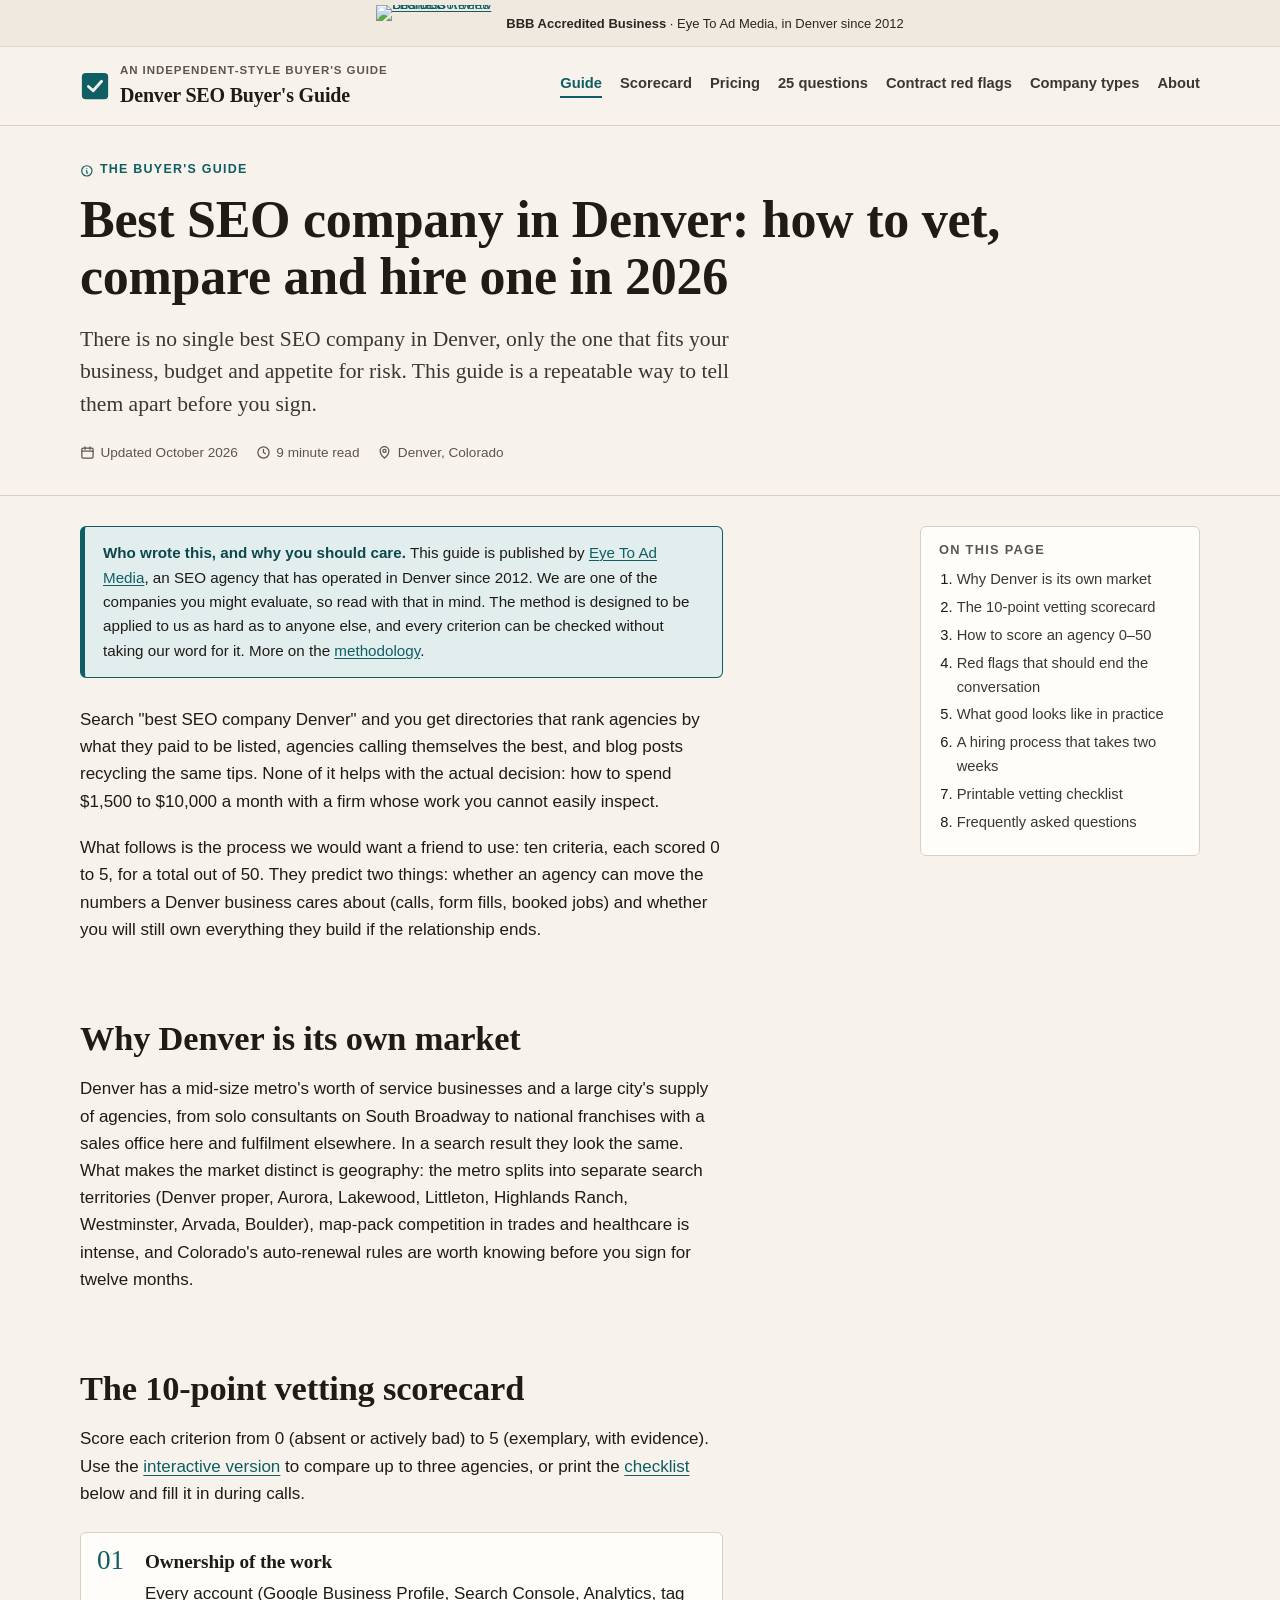
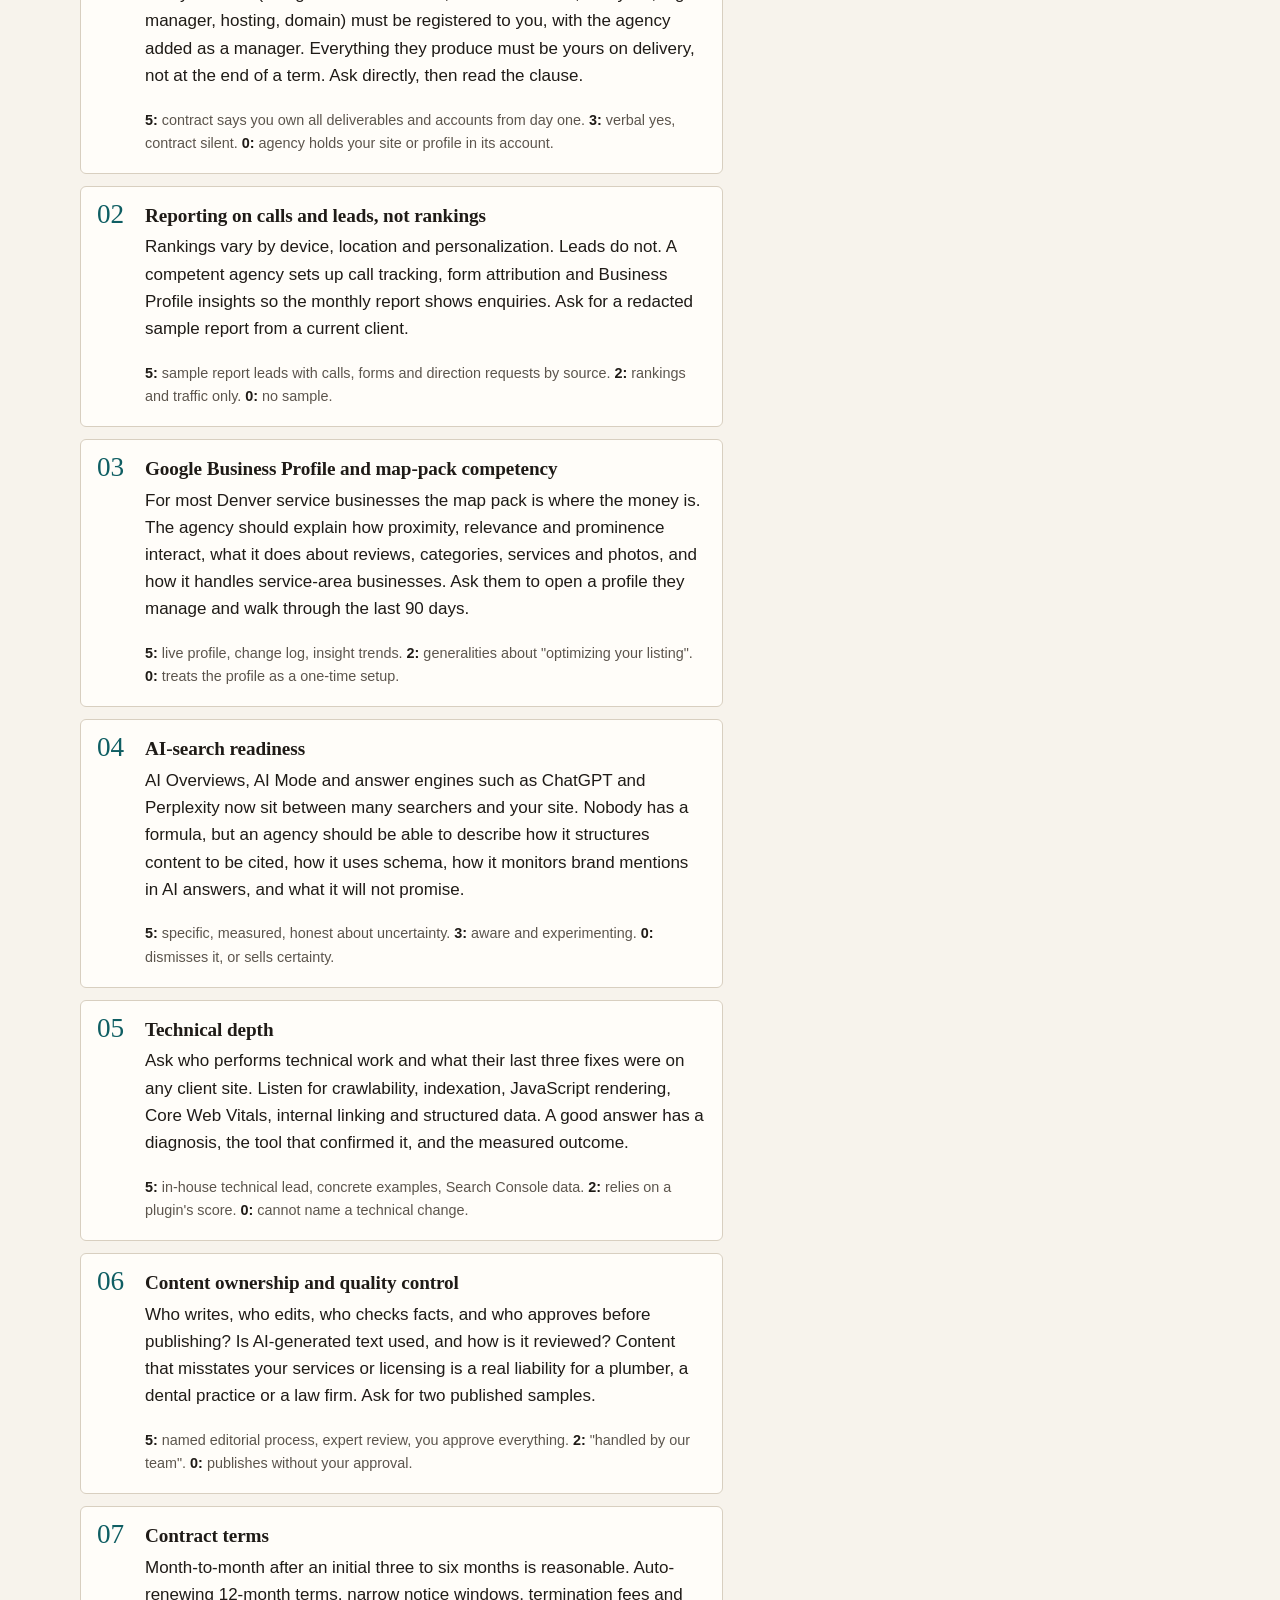
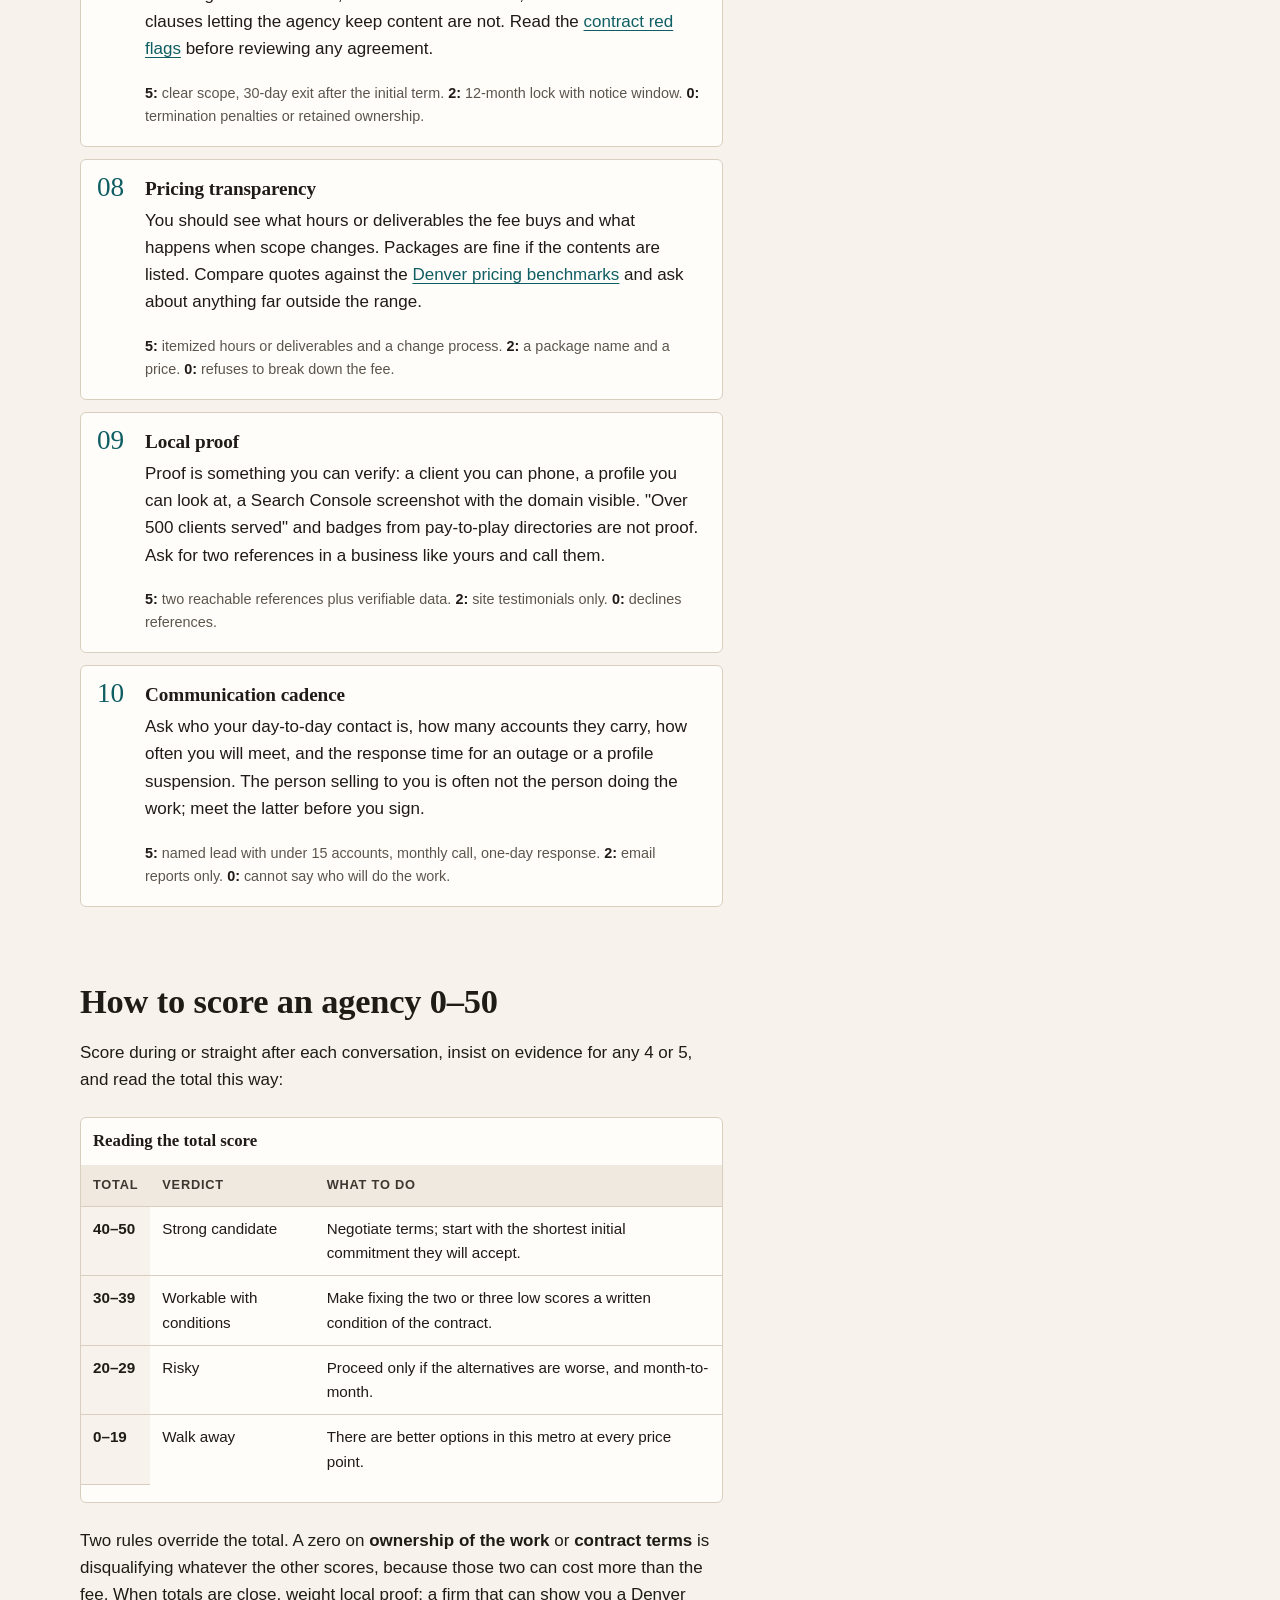
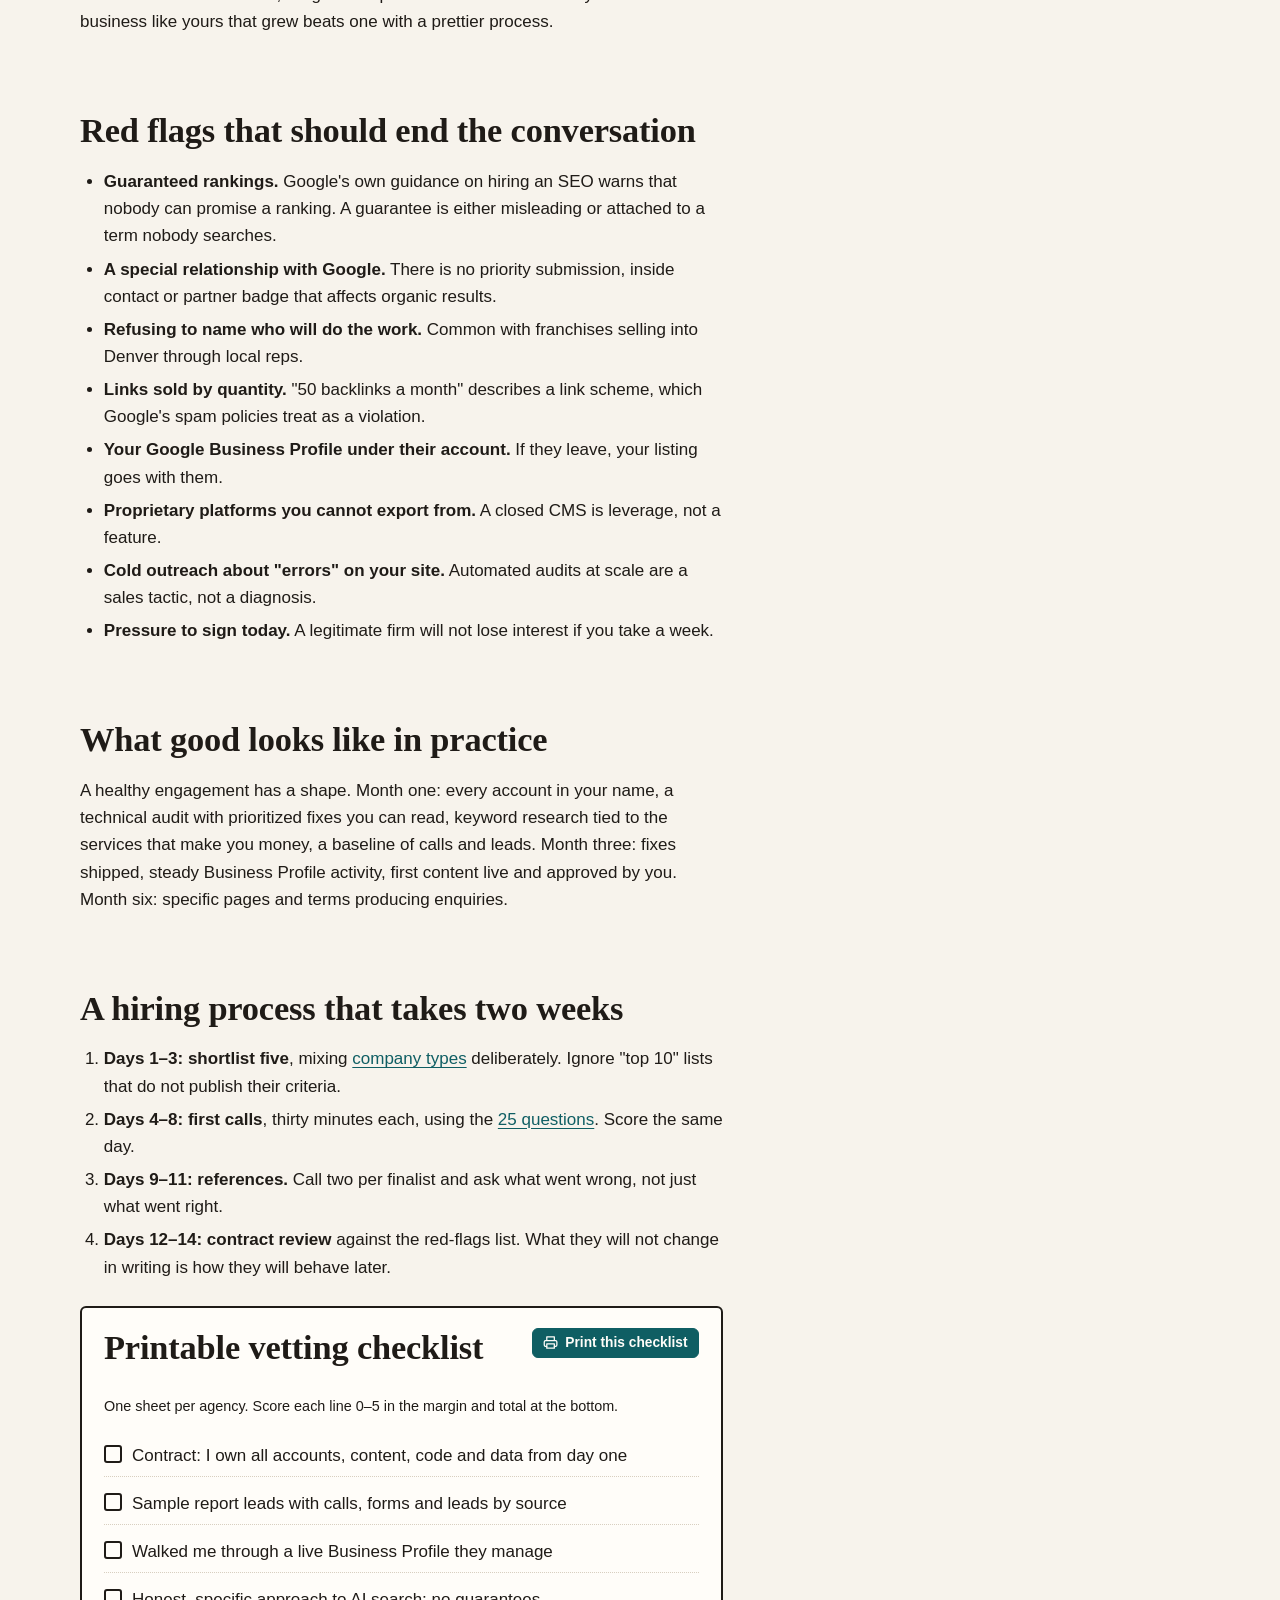
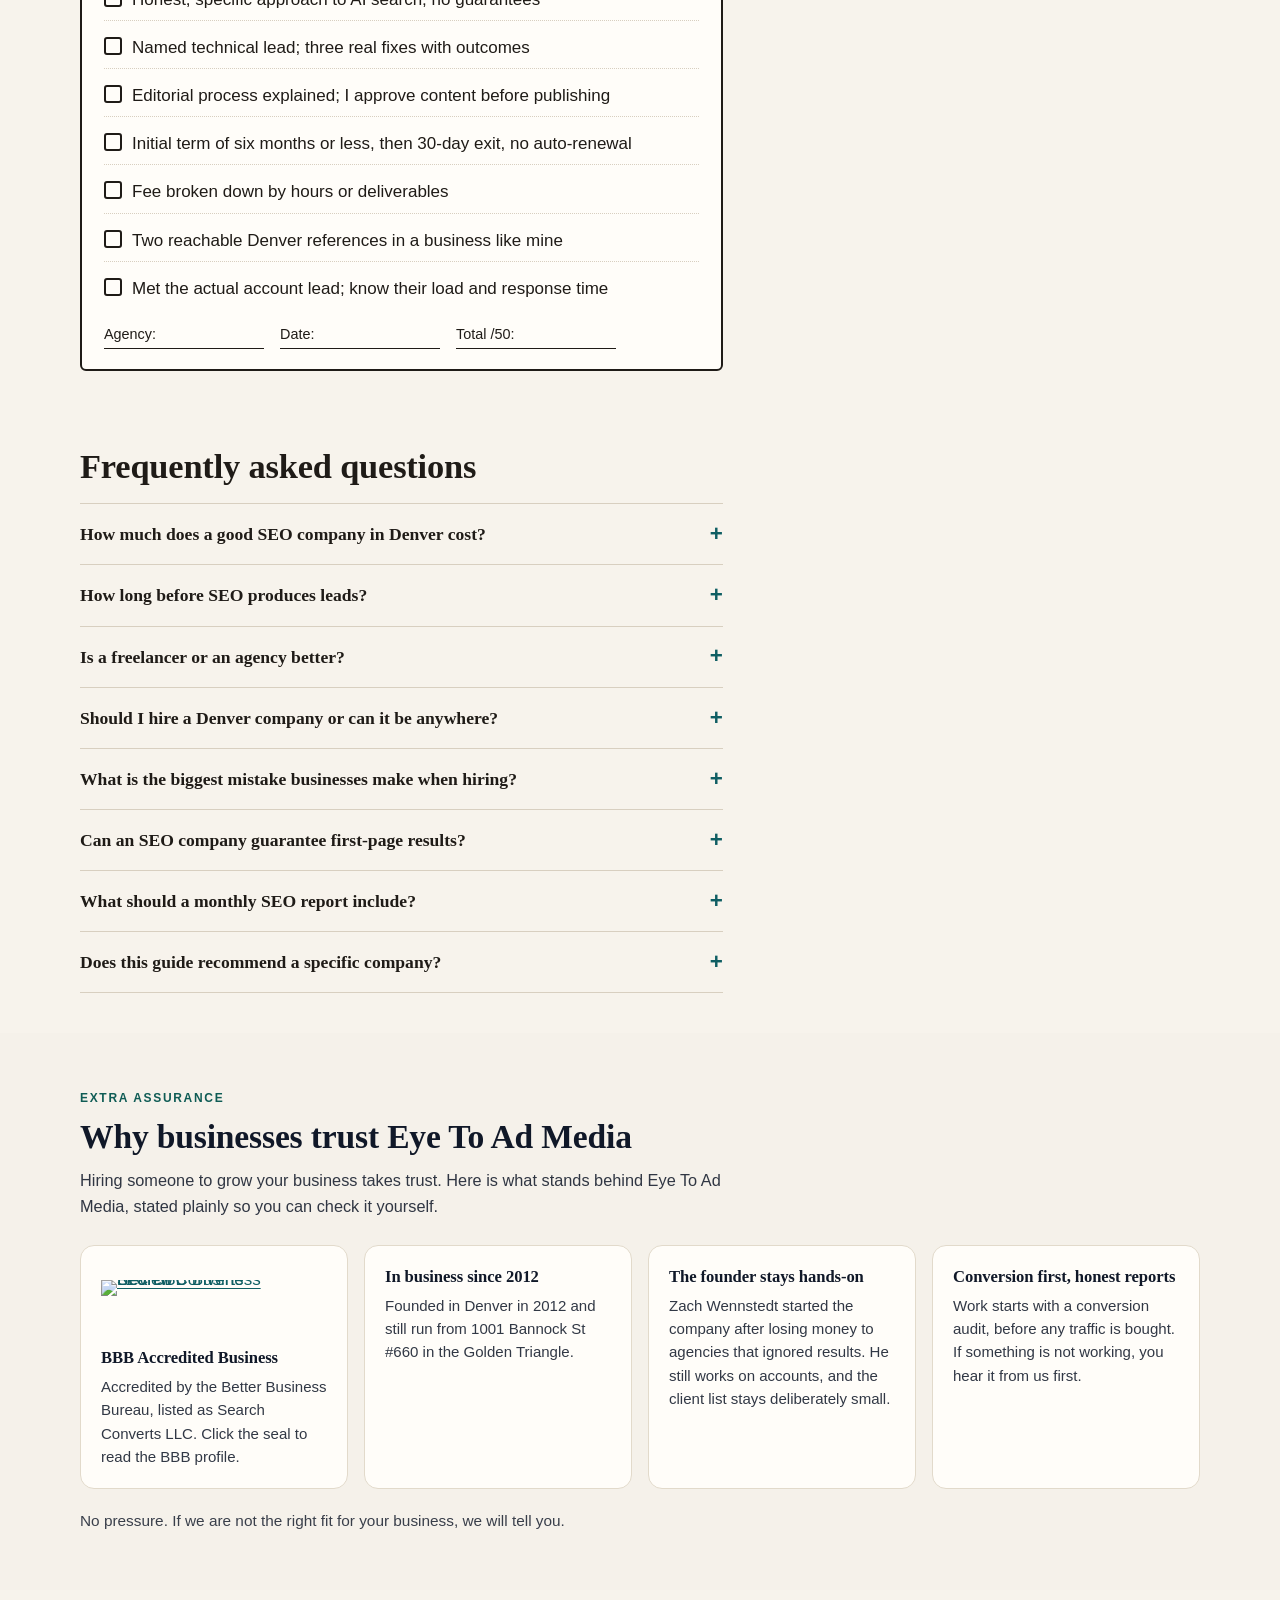
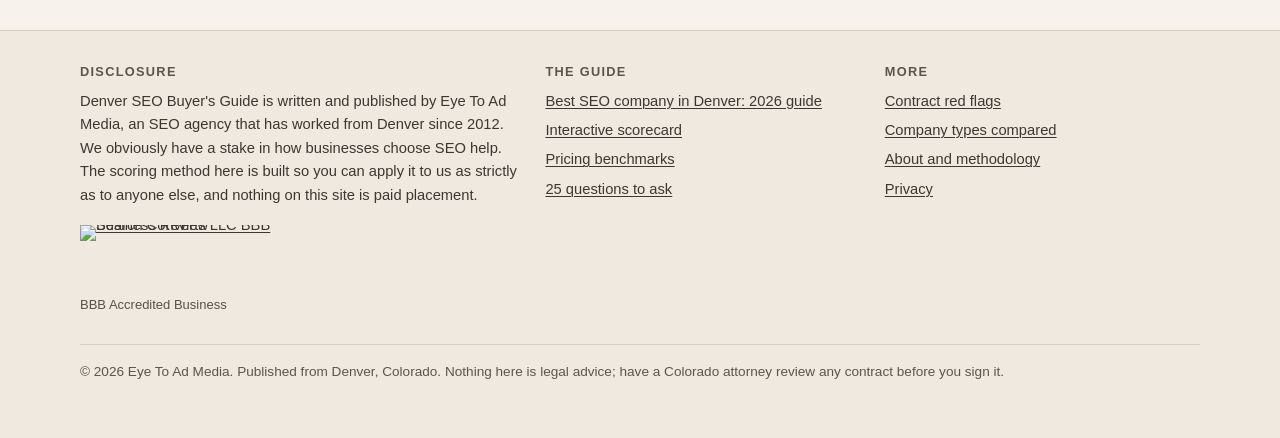
==== commit 96741823: "BBB seal trust strip, footer, forms and homepage value block Co-Authored-By: Claude Opus 5.5 <norepl" ====
--- a/index.html
+++ b/index.html
@@ -170,9 +170,11 @@
 }
 ]
 }</script>
+<style id="bbbx-css">.bbbx-f{margin:18px 0 6px;display:flex;flex-direction:column;align-items:flex-start;gap:6px}.bbbx-f a{display:inline-block;line-height:0;border:0;padding:0;background:none}.bbbx-f img{width:200px;max-width:100%;height:auto;display:block;margin:0}.bbbx-f span{font-size:13px;line-height:1.35;opacity:.85}.bbbx-form{grid-column:1/-1;flex:1 0 100%;width:100%;box-sizing:border-box;display:flex;align-items:center;justify-content:center;gap:10px;flex-wrap:wrap;margin:14px 0 0;padding:0;font-size:13px;line-height:1.35;text-align:left}.bbbx-form a{display:inline-block;line-height:0;border:0;padding:0;background:none;box-shadow:none}.bbbx-form img{width:150px;height:auto;max-width:100%;display:block;margin:0}.bbbx-form span{opacity:.85;max-width:240px;text-align:center}.bbbx-strip{background:var(--bx-bg,#fff);color:var(--bx-fg,#1f2937);border-bottom:1px solid var(--bx-line,rgba(0,0,0,.08));font-size:13px;line-height:1.3;box-sizing:border-box}.bbbx-strip .bbbx-in{max-width:1240px;margin:0 auto;padding:5px 16px;display:flex;align-items:center;justify-content:center;gap:12px;flex-wrap:nowrap;min-height:46px;box-sizing:border-box}.bbbx-strip{height:47px;overflow:hidden}.bbbx-strip a{display:inline-block;line-height:0;flex:none}.bbbx-strip img{width:118px;height:auto;display:block}.bbbx-strip b{font-weight:600}@media(max-width:520px){.bbbx-strip .bbbx-in{gap:10px;padding:4px 12px}.bbbx-strip .bbbx-x{display:none}.bbbx-strip img{width:108px}}:root{--bx-bg:#efe9df;--bx-fg:#2b2620;--bx-line:#e2dacb;--bv-bg:#f5f1ea;--bv-card:#fffdf9;--bv-line:#e2dacb;--bv-acc:#0f5c55}.bbbx-v{padding:56px 16px;background:var(--bv-bg,#f8fafc);color:var(--bv-fg,#101828)}.bbbx-v .bv-in{max-width:1120px;margin:0 auto}.bbbx-v .bv-k{font-size:12px;letter-spacing:.14em;text-transform:uppercase;font-weight:700;color:var(--bv-acc,#c2410c);margin:0 0 8px}.bbbx-v h2{font-size:clamp(1.5rem,3vw,2.1rem);line-height:1.2;margin:0 0 10px;color:inherit;text-align:left}.bbbx-v .bv-lead{max-width:680px;margin:0 0 26px;opacity:.86;line-height:1.6;font-size:1.02rem}.bbbx-v .bv-grid{display:grid;grid-template-columns:repeat(4,minmax(0,1fr));gap:16px}.bbbx-v .bv-c{background:var(--bv-card,#fff);border:1px solid var(--bv-line,#e4e7ec);border-radius:14px;padding:20px;text-align:left}.bbbx-v .bv-c h3{font-size:1.04rem;line-height:1.3;margin:0 0 6px;color:inherit}.bbbx-v .bv-c p{margin:0;font-size:.94rem;line-height:1.55;opacity:.86}.bbbx-v .bv-seal{display:inline-block;line-height:0;margin:0 0 12px;border:0;background:none}.bbbx-v .bv-seal img{width:170px;max-width:100%;height:auto;display:block}.bbbx-v .bv-note{margin:20px 0 0;font-size:.96rem;opacity:.82}@media(max-width:960px){.bbbx-v .bv-grid{grid-template-columns:repeat(2,minmax(0,1fr))}}@media(max-width:560px){.bbbx-v{padding:40px 16px}.bbbx-v .bv-grid{grid-template-columns:1fr}}</style>
 </head>
 <body>
 <a class="skip" href="#main">Skip to content</a>
+<div class="bbbx-strip" role="note" aria-label="BBB accreditation"><div class="bbbx-in"><a href="https://www.bbb.org/us/co/denver/profile/advertising-agencies/search-converts-llc-1296-90228702/#sealclick" target="_blank" rel="nofollow noopener" aria-label="Search Converts LLC BBB Business Review (opens BBB profile)"><img src="https://seal-alaskaoregonwesternwashington.bbb.org/seals/blue-seal-200-65-bbb-90228702.png" width="200" height="65" alt="Search Converts LLC BBB Business Review" decoding="async"></a><span><b>BBB Accredited Business</b><span class="bbbx-x"> &middot; Eye To Ad Media, in Denver since 2012</span></span></div></div>
 <header class="hdr">
 <div class="wrap hdr-row">
 <a class="brand" href="/"><svg viewBox="0 0 32 32" aria-hidden="true"><rect x="2" y="2" width="28" height="28" rx="4" fill="#0f5e63"/><path d="M9 16.5 14 21l9-10" fill="none" stroke="#f7f3ec" stroke-width="3" stroke-linecap="round" stroke-linejoin="round"/></svg><span><span class="kicker">An independent-style buyer's guide</span>Denver SEO Buyer's Guide</span></a>
@@ -345,13 +347,25 @@
 </article>
 <aside class="side"><div class="box"><div class="toc"><h2>On this page</h2><ol><li><a href="#why-denver">Why Denver is its own market</a></li><li><a href="#scorecard">The 10-point vetting scorecard</a></li><li><a href="#how-to-score">How to score an agency 0–50</a></li><li><a href="#red-flags">Red flags that should end the conversation</a></li><li><a href="#what-good-looks-like">What good looks like in practice</a></li><li><a href="#process">A hiring process that takes two weeks</a></li><li><a href="#checklist-h">Printable vetting checklist</a></li><li><a href="#faq">Frequently asked questions</a></li></ol></div></div></aside>
 </div>
+<section class="bbbx-v" aria-labelledby="bbbx-v-h"><div class="bv-in">
+<p class="bv-k">Extra assurance</p>
+<h2 id="bbbx-v-h">Why businesses trust Eye To Ad Media</h2>
+<p class="bv-lead">Hiring someone to grow your business takes trust. Here is what stands behind Eye To Ad Media, stated plainly so you can check it yourself.</p>
+<div class="bv-grid">
+<div class="bv-c"><a class="bv-seal" href="https://www.bbb.org/us/co/denver/profile/advertising-agencies/search-converts-llc-1296-90228702/#sealclick" target="_blank" rel="nofollow noopener" aria-label="Search Converts LLC BBB Business Review (opens BBB profile)"><img src="https://seal-alaskaoregonwesternwashington.bbb.org/seals/blue-seal-200-65-bbb-90228702.png" width="200" height="65" alt="Search Converts LLC BBB Business Review" loading="lazy" decoding="async"></a><h3>BBB Accredited Business</h3><p>Accredited by the Better Business Bureau, listed as Search Converts LLC. Click the seal to read the BBB profile.</p></div>
+<div class="bv-c"><h3>In business since 2012</h3><p>Founded in Denver in 2012 and still run from 1001 Bannock St #660 in the Golden Triangle.</p></div>
+<div class="bv-c"><h3>The founder stays hands-on</h3><p>Zach Wennstedt started the company after losing money to agencies that ignored results. He still works on accounts, and the client list stays deliberately small.</p></div>
+<div class="bv-c"><h3>Conversion first, honest reports</h3><p>Work starts with a conversion audit, before any traffic is bought. If something is not working, you hear it from us first.</p></div>
+</div>
+<p class="bv-note">No pressure. If we are not the right fit for your business, we will tell you.</p>
+</div></section>
 </main>
 <footer class="ftr">
 <div class="wrap">
 <div class="ftr-grid">
 <div>
 <h2>Disclosure</h2>
-<p>Denver SEO Buyer's Guide is written and published by Eye To Ad Media, an SEO agency that has worked from Denver since 2012. We obviously have a stake in how businesses choose SEO help. The scoring method here is built so you can apply it to us as strictly as to anyone else, and nothing on this site is paid placement.</p>
+<p>Denver SEO Buyer's Guide is written and published by Eye To Ad Media, an SEO agency that has worked from Denver since 2012. We obviously have a stake in how businesses choose SEO help. The scoring method here is built so you can apply it to us as strictly as to anyone else, and nothing on this site is paid placement.</p><div class="bbbx-f"><a href="https://www.bbb.org/us/co/denver/profile/advertising-agencies/search-converts-llc-1296-90228702/#sealclick" target="_blank" rel="nofollow noopener" aria-label="Search Converts LLC BBB Business Review (opens BBB profile)"><img src="https://seal-alaskaoregonwesternwashington.bbb.org/seals/blue-seal-200-65-bbb-90228702.png" width="200" height="65" alt="Search Converts LLC BBB Business Review" loading="lazy" decoding="async"></a><span>BBB Accredited Business</span></div>
 </div>
 <div>
 <h2>The guide</h2>
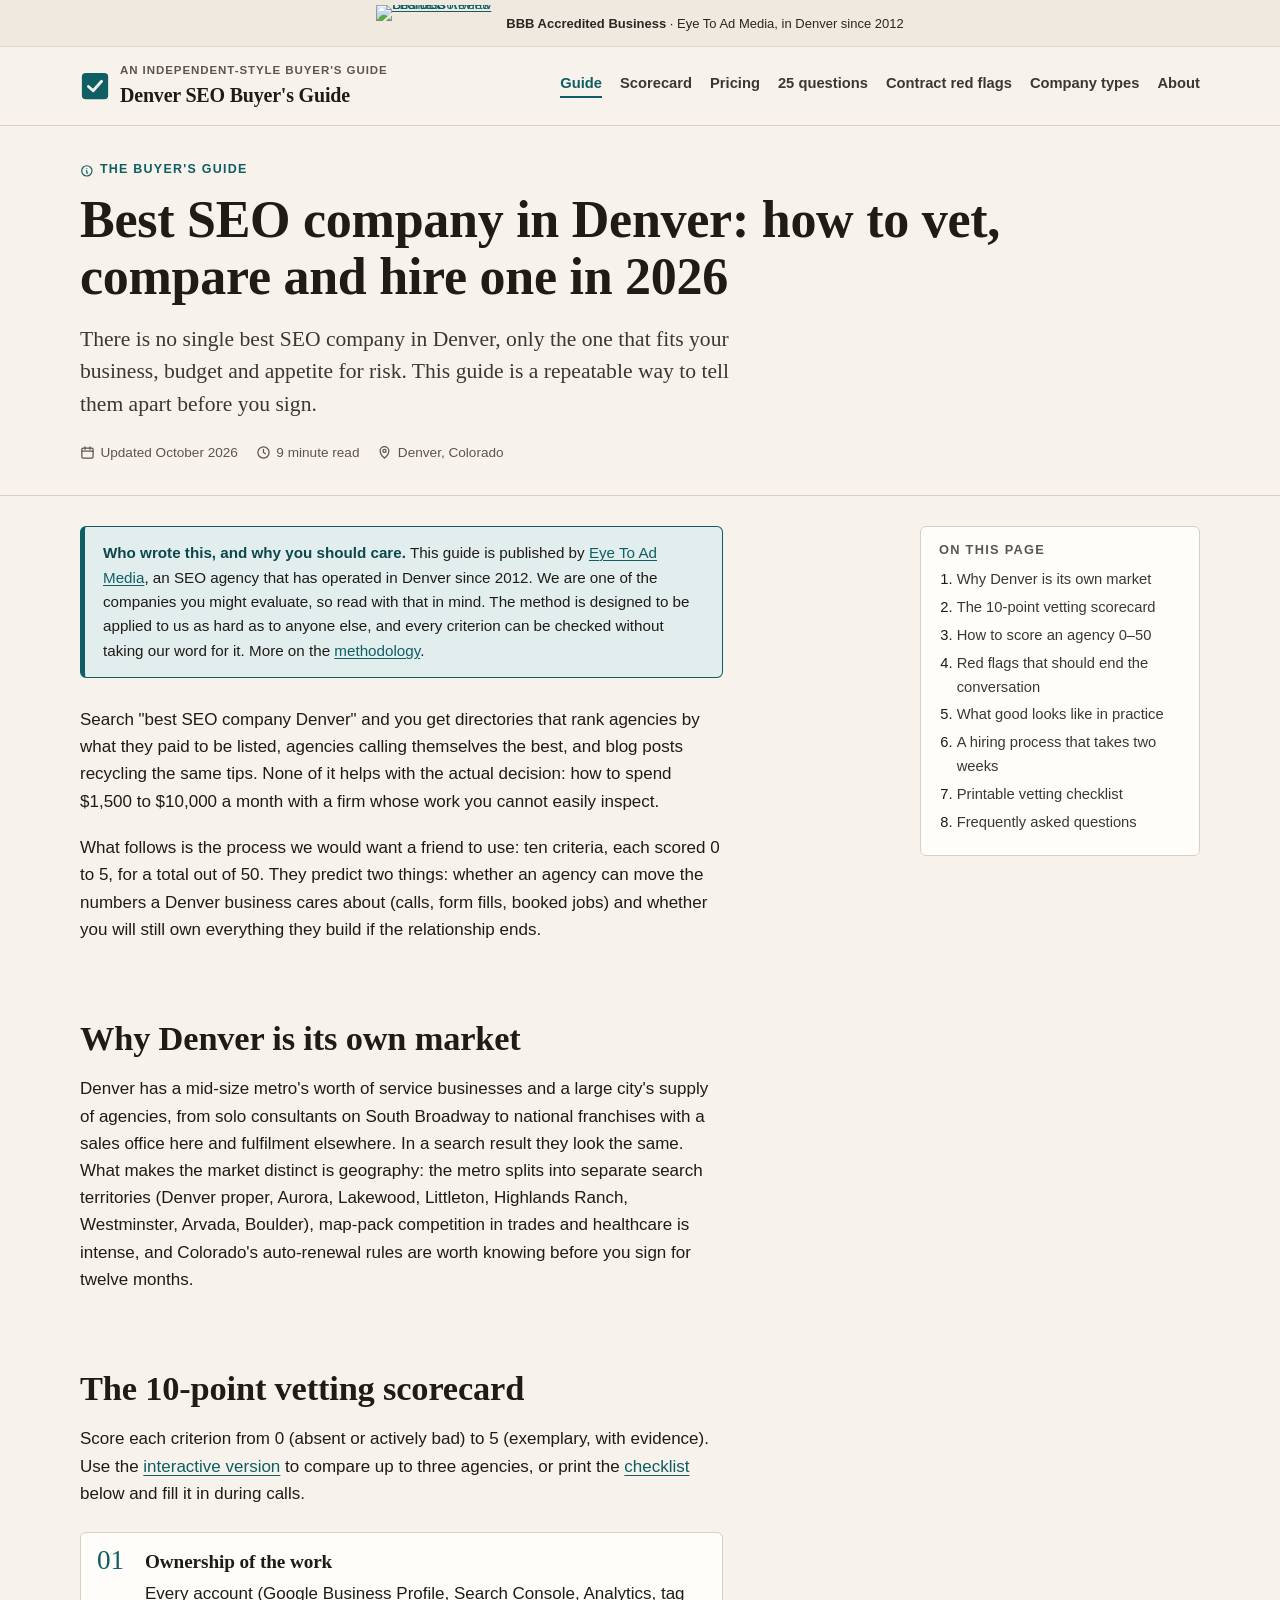
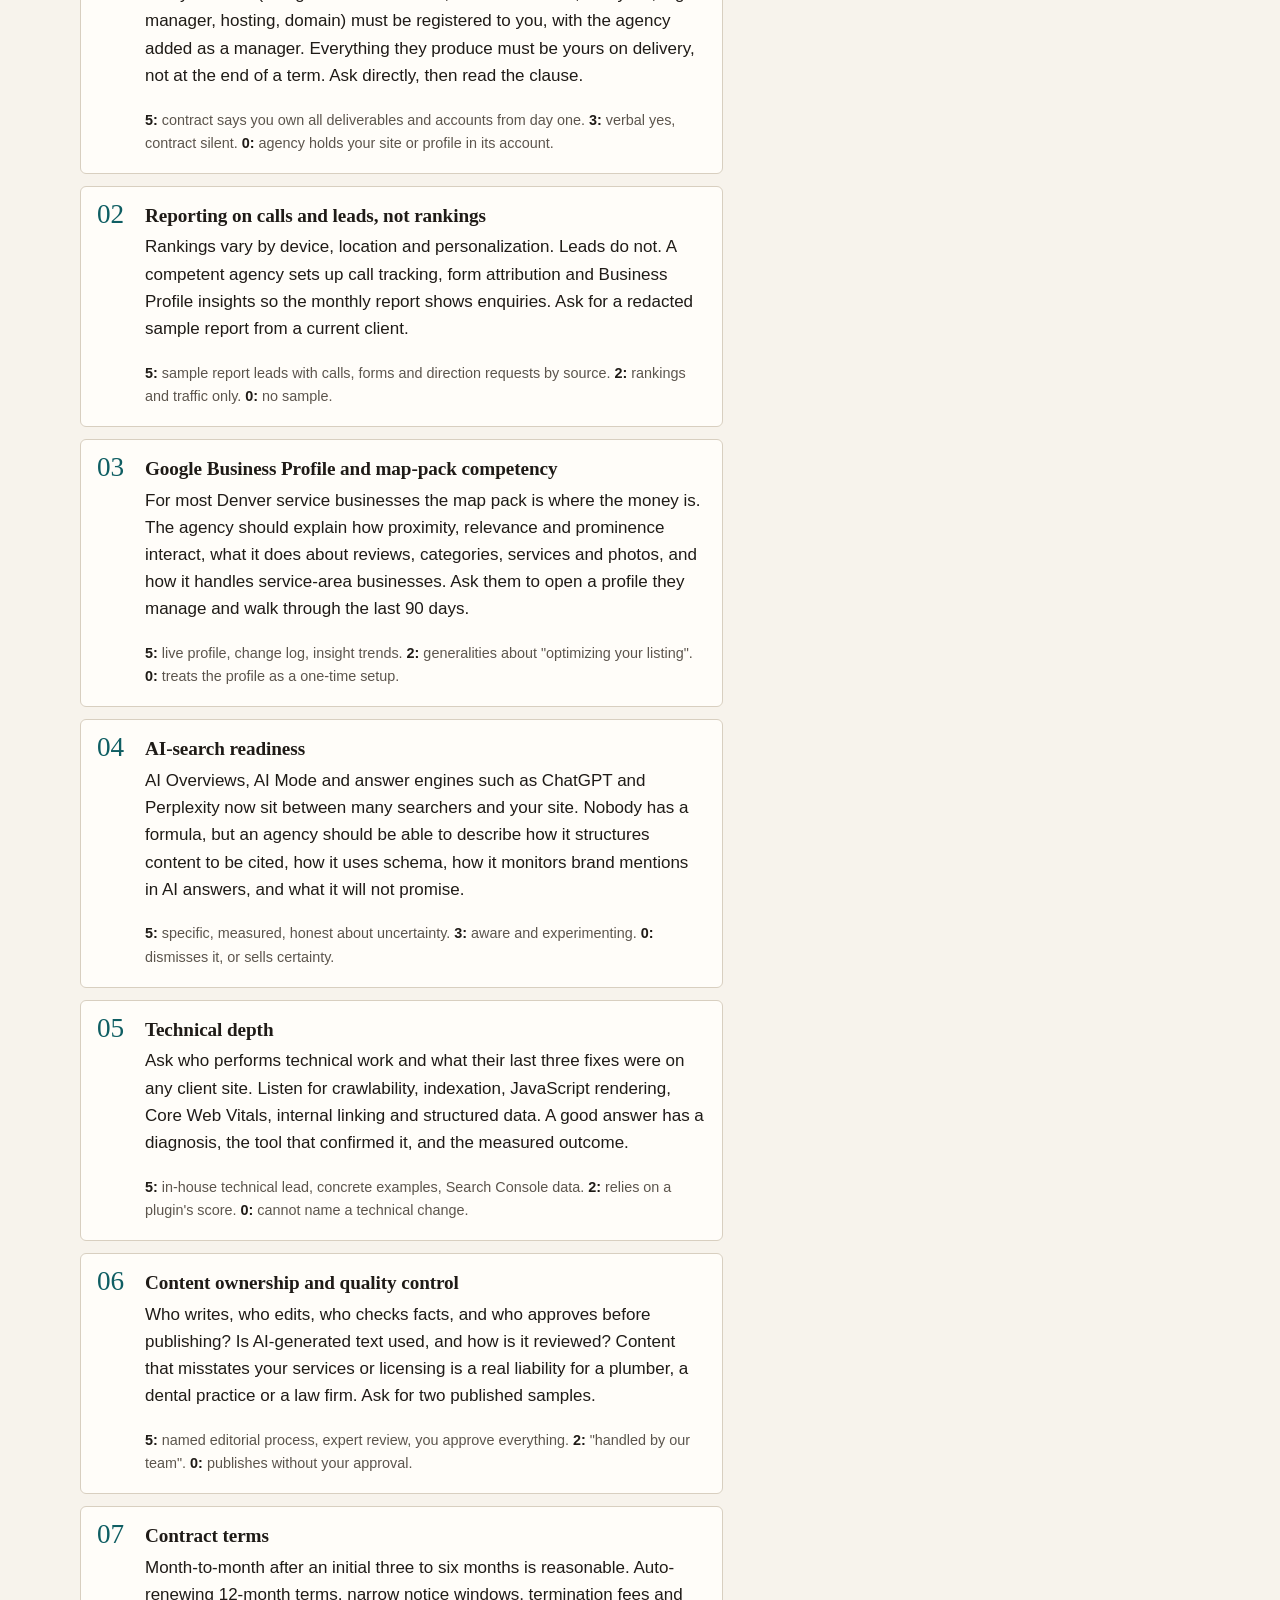
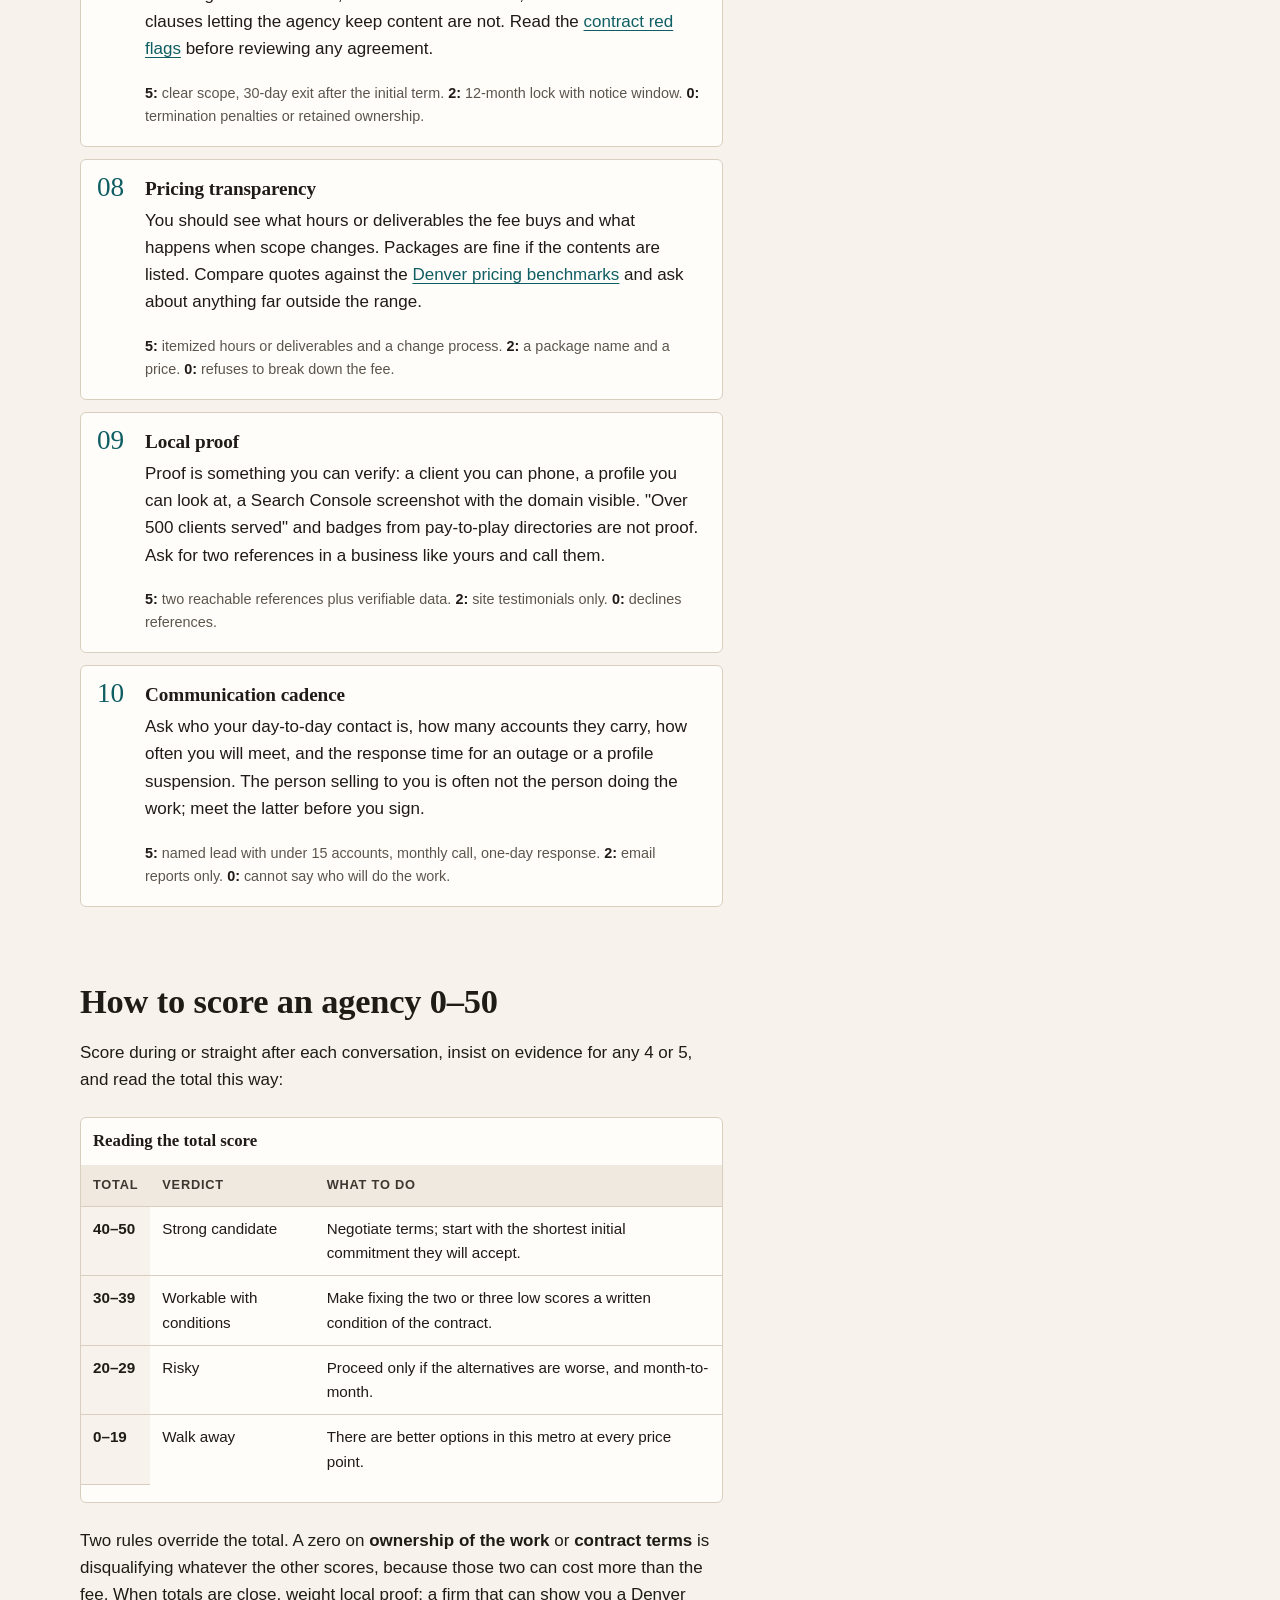
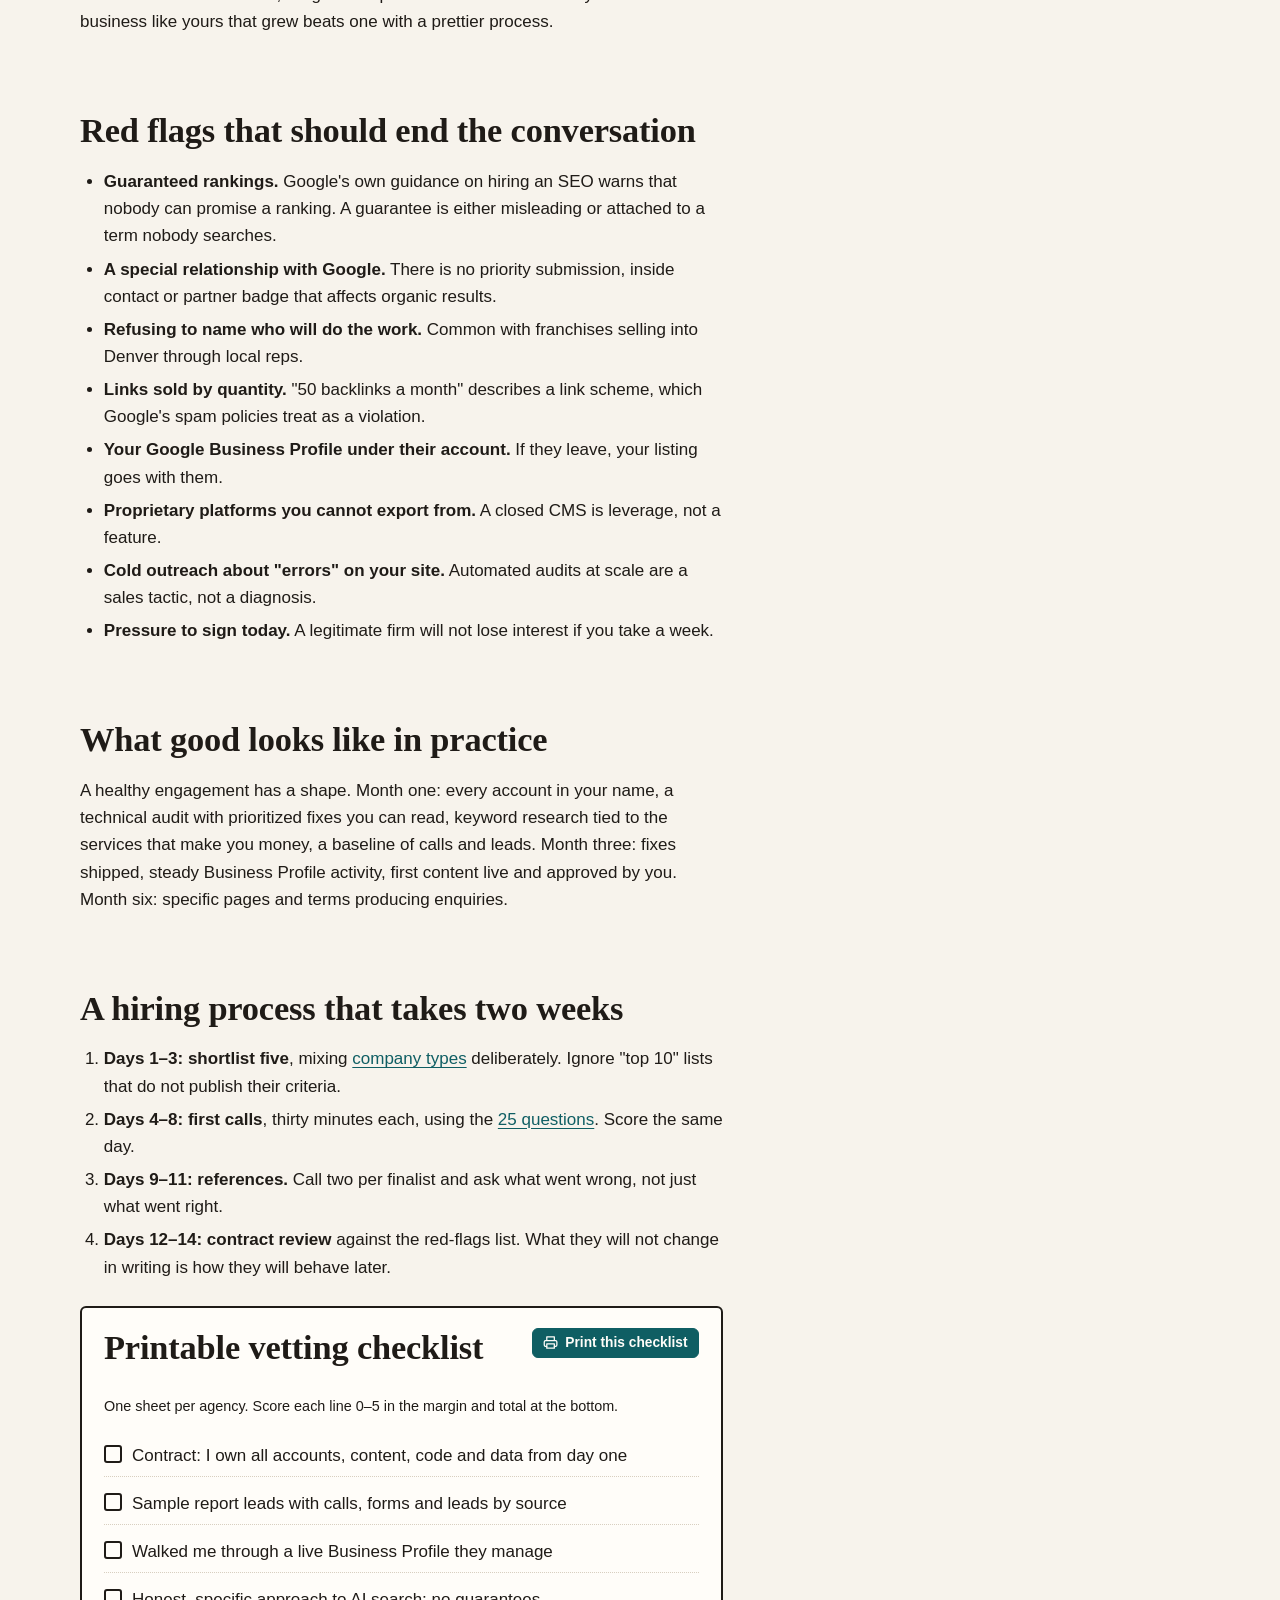
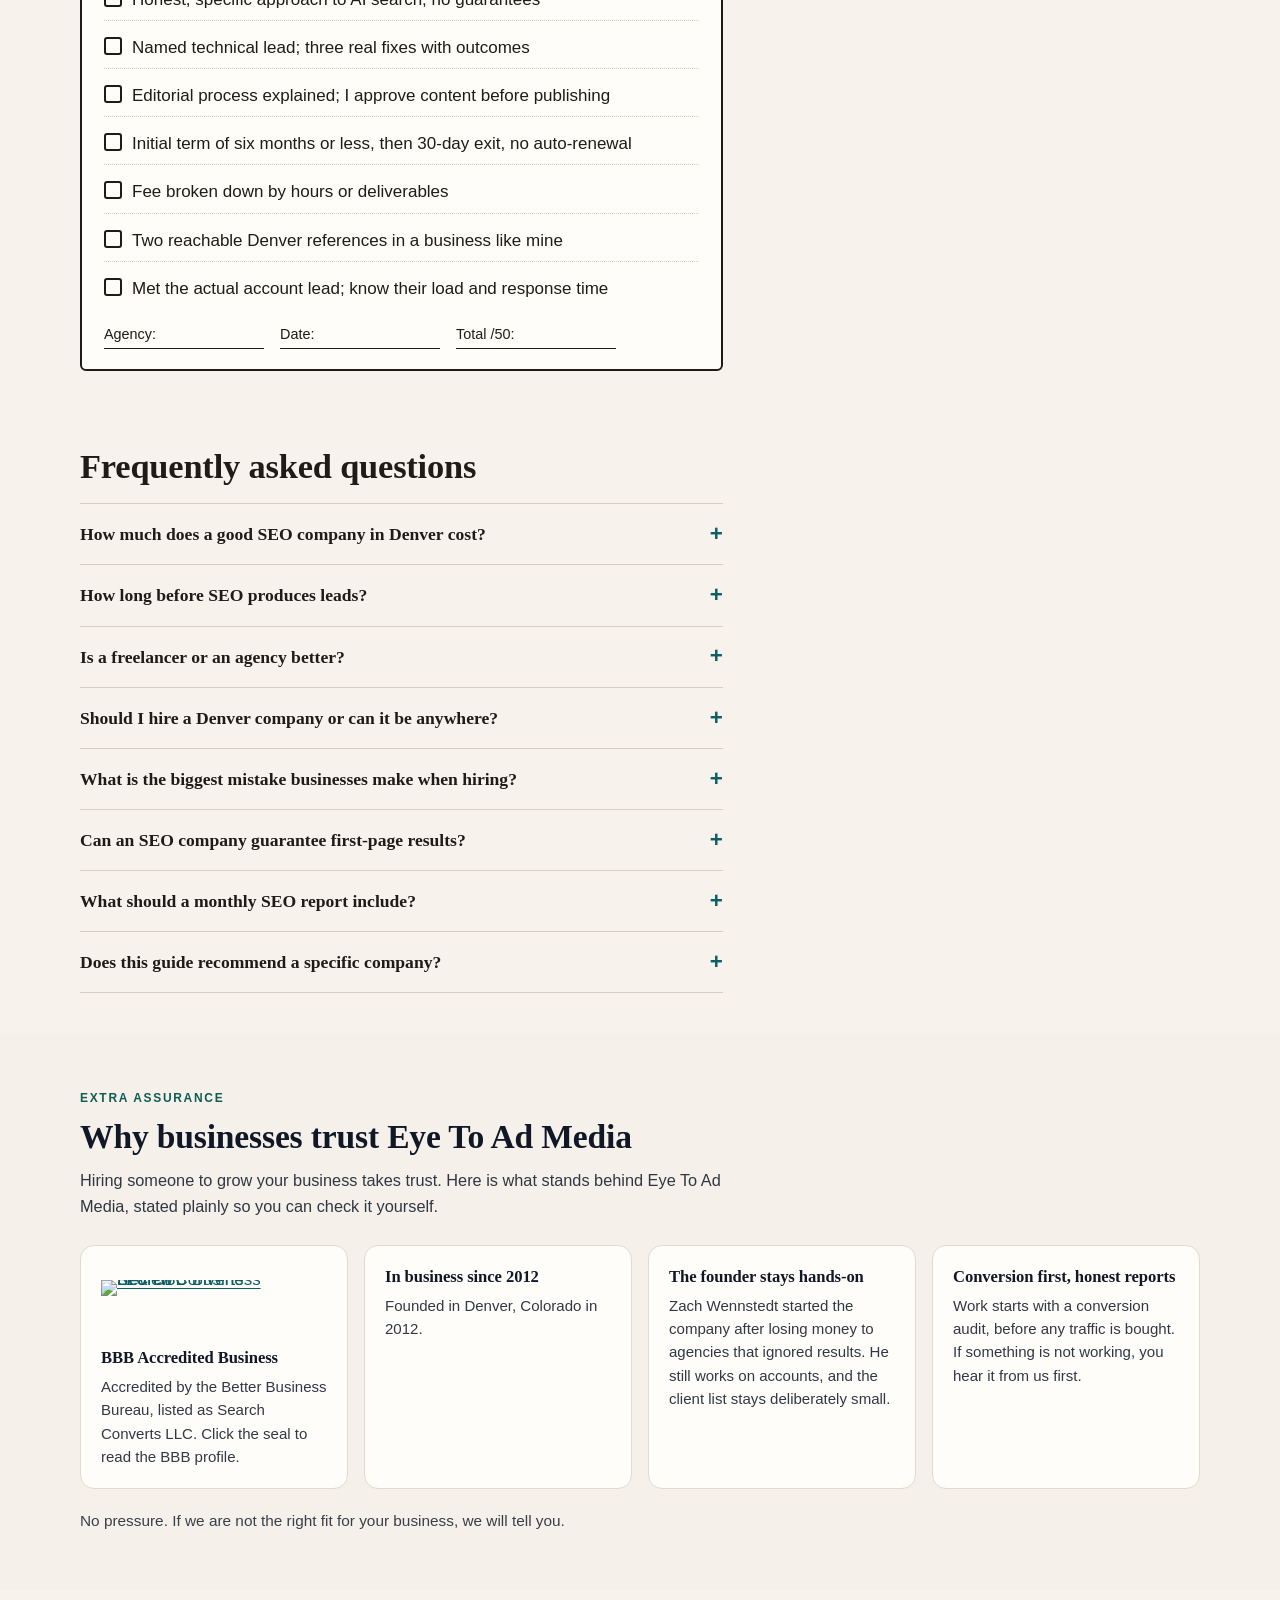
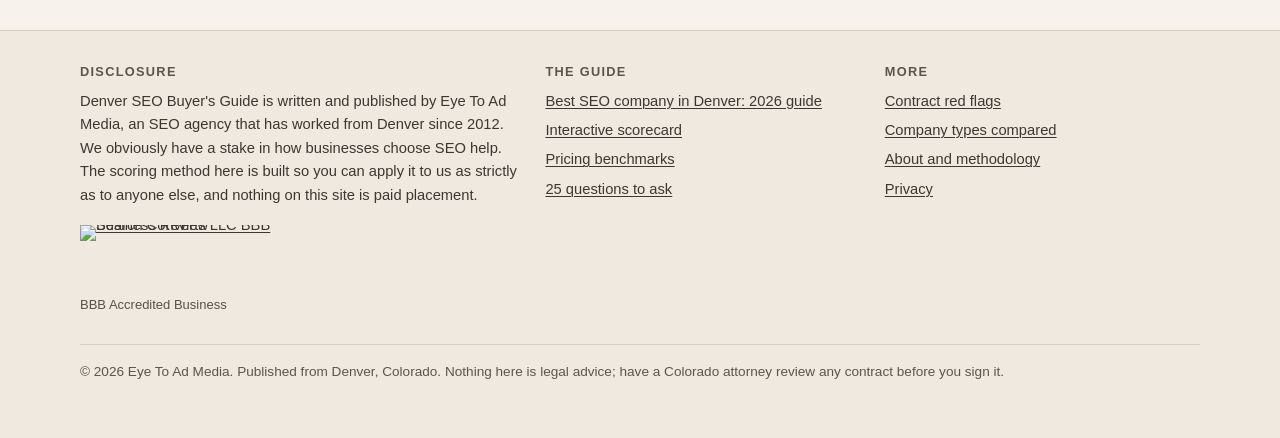
==== commit fce1f11a: "Trust block: drop street address on sister site (entity separation) Co-Authored-By: Claude Opus 5.5 " ====
--- a/index.html
+++ b/index.html
@@ -353,7 +353,7 @@
 <p class="bv-lead">Hiring someone to grow your business takes trust. Here is what stands behind Eye To Ad Media, stated plainly so you can check it yourself.</p>
 <div class="bv-grid">
 <div class="bv-c"><a class="bv-seal" href="https://www.bbb.org/us/co/denver/profile/advertising-agencies/search-converts-llc-1296-90228702/#sealclick" target="_blank" rel="nofollow noopener" aria-label="Search Converts LLC BBB Business Review (opens BBB profile)"><img src="https://seal-alaskaoregonwesternwashington.bbb.org/seals/blue-seal-200-65-bbb-90228702.png" width="200" height="65" alt="Search Converts LLC BBB Business Review" loading="lazy" decoding="async"></a><h3>BBB Accredited Business</h3><p>Accredited by the Better Business Bureau, listed as Search Converts LLC. Click the seal to read the BBB profile.</p></div>
-<div class="bv-c"><h3>In business since 2012</h3><p>Founded in Denver in 2012 and still run from 1001 Bannock St #660 in the Golden Triangle.</p></div>
+<div class="bv-c"><h3>In business since 2012</h3><p>Founded in Denver, Colorado in 2012.</p></div>
 <div class="bv-c"><h3>The founder stays hands-on</h3><p>Zach Wennstedt started the company after losing money to agencies that ignored results. He still works on accounts, and the client list stays deliberately small.</p></div>
 <div class="bv-c"><h3>Conversion first, honest reports</h3><p>Work starts with a conversion audit, before any traffic is bought. If something is not working, you hear it from us first.</p></div>
 </div>
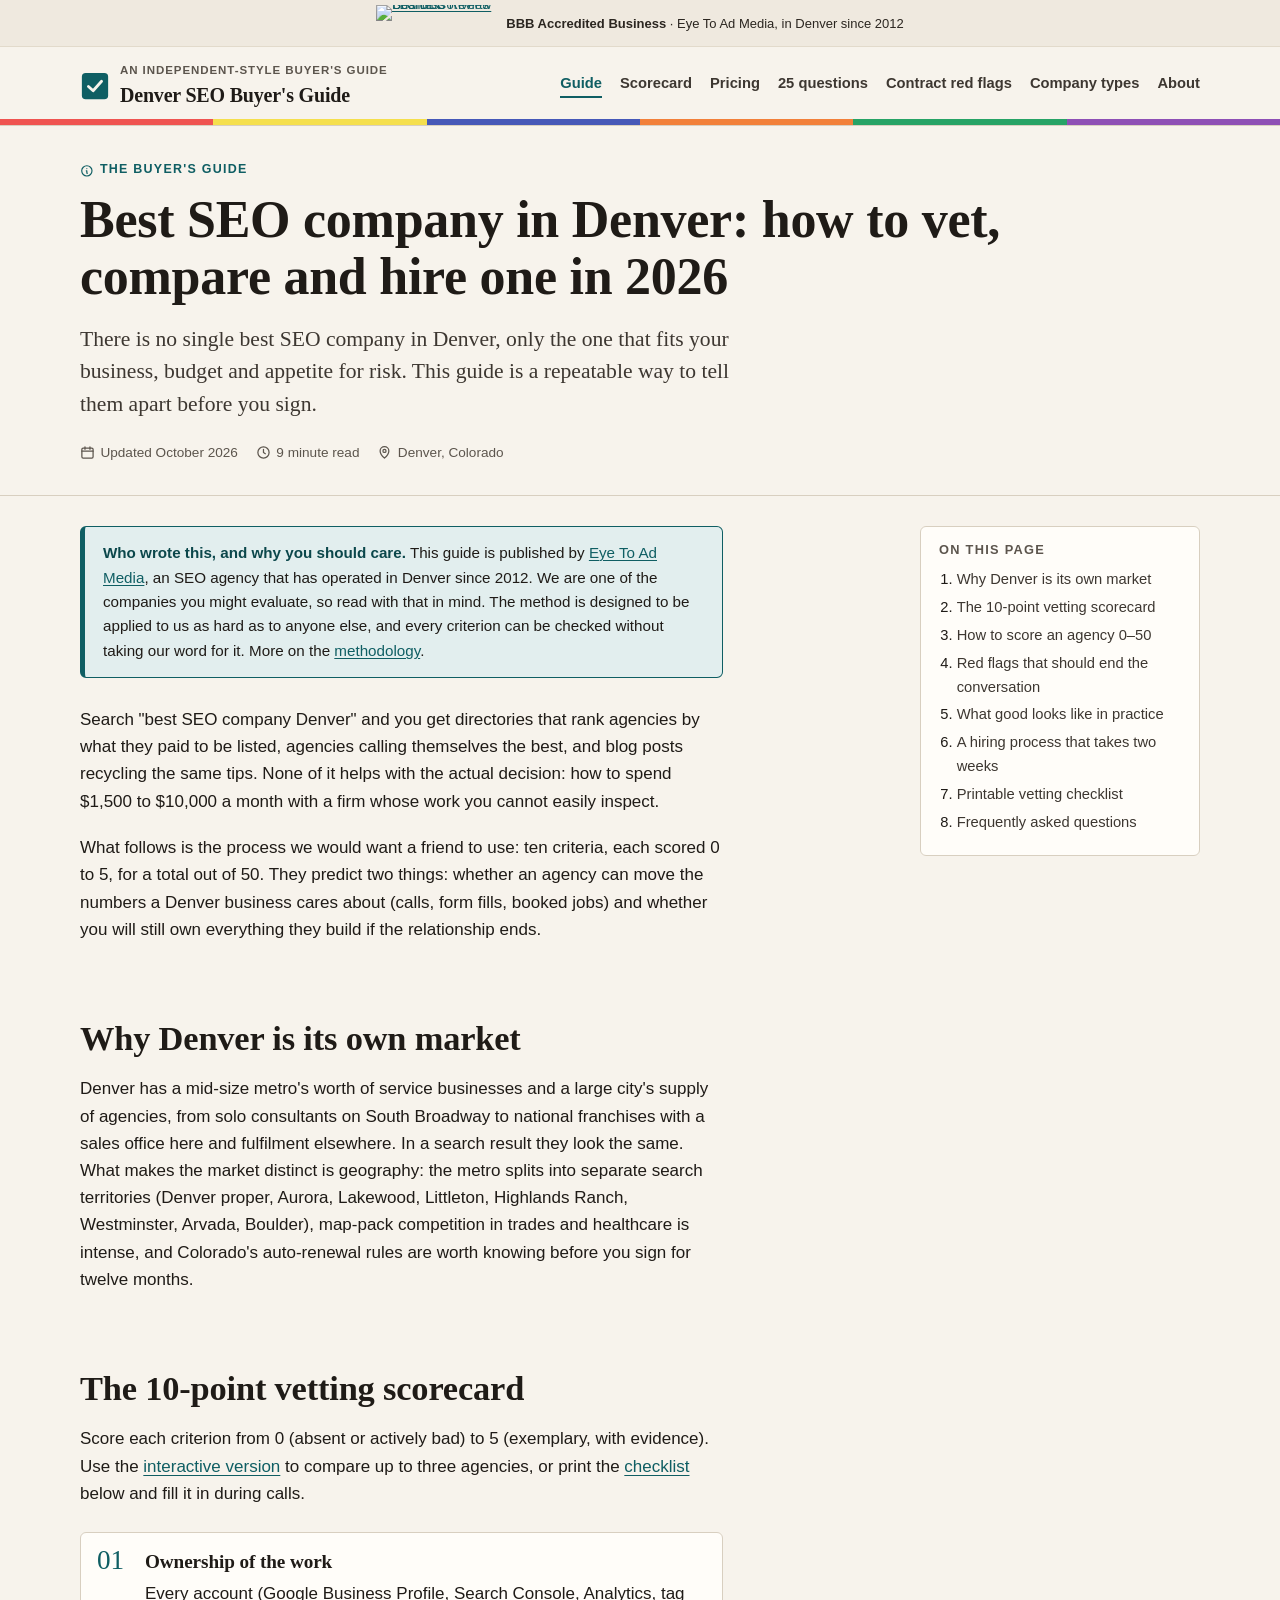
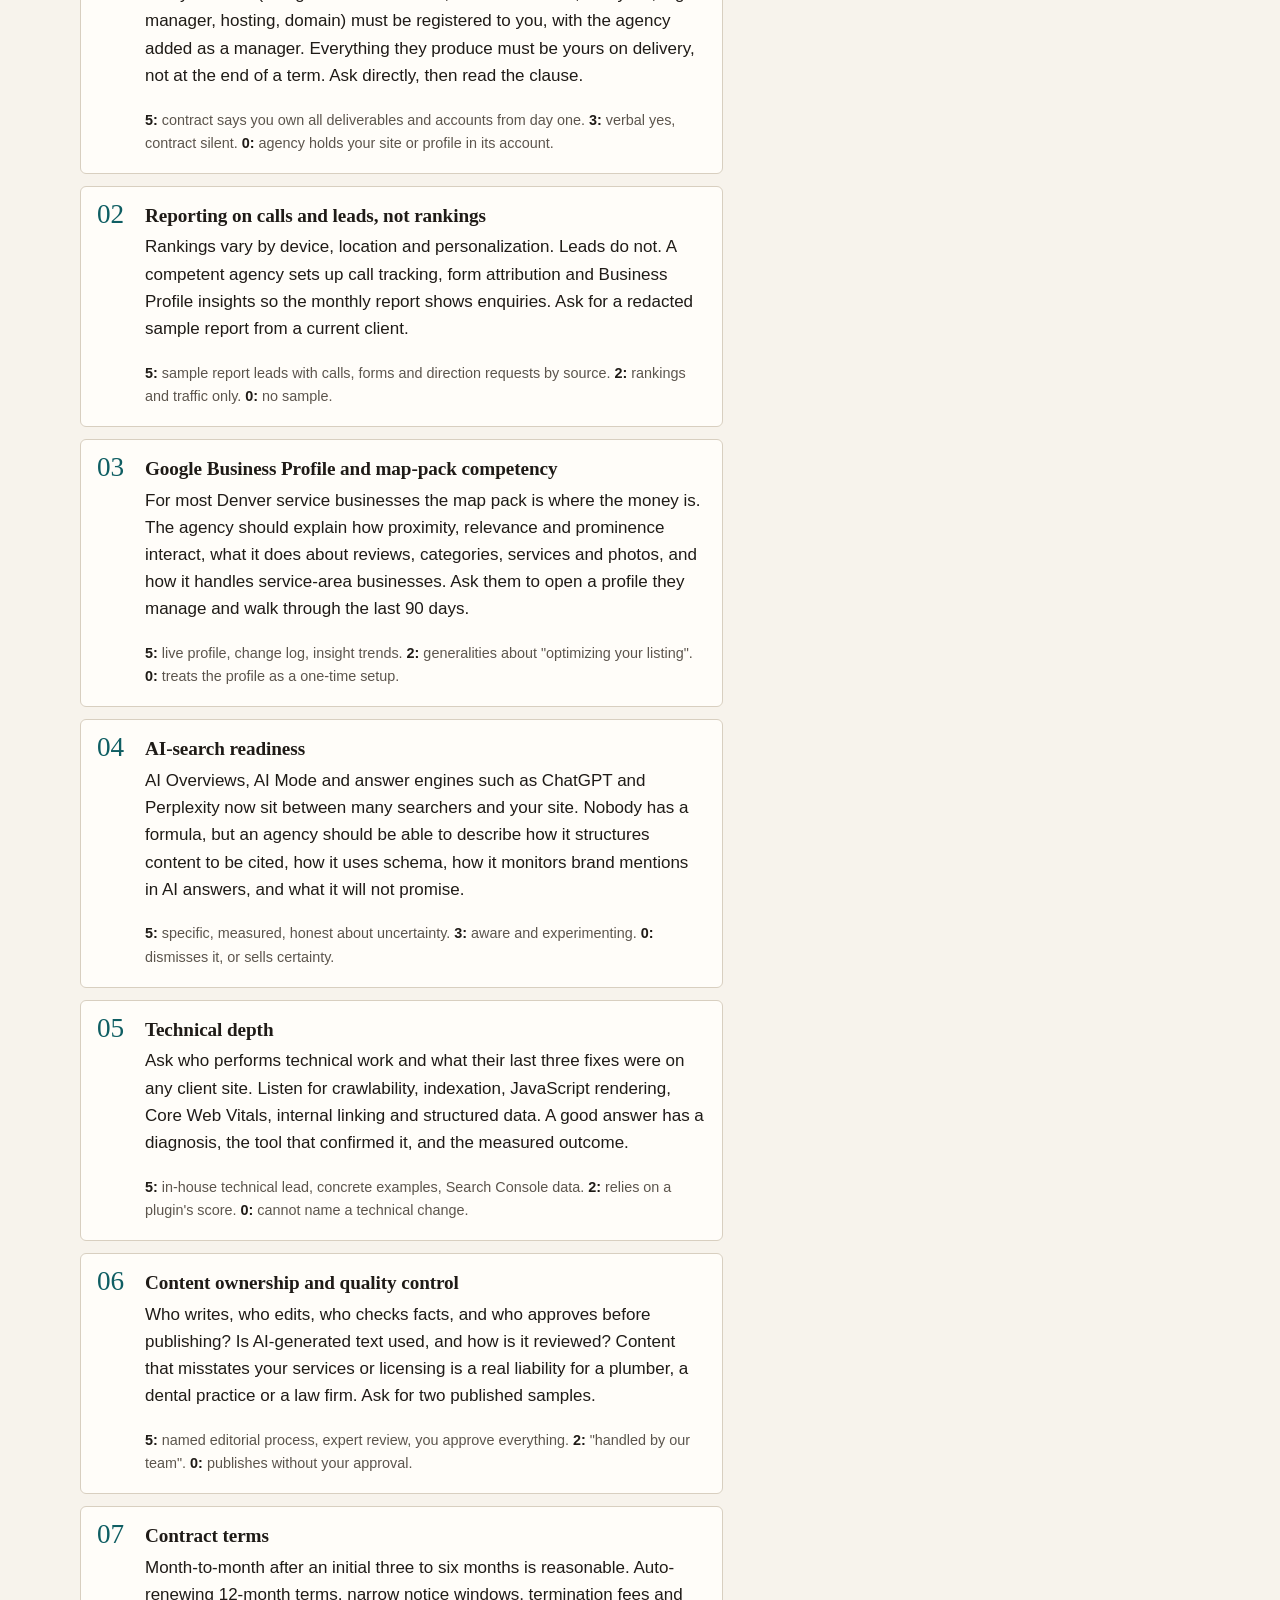
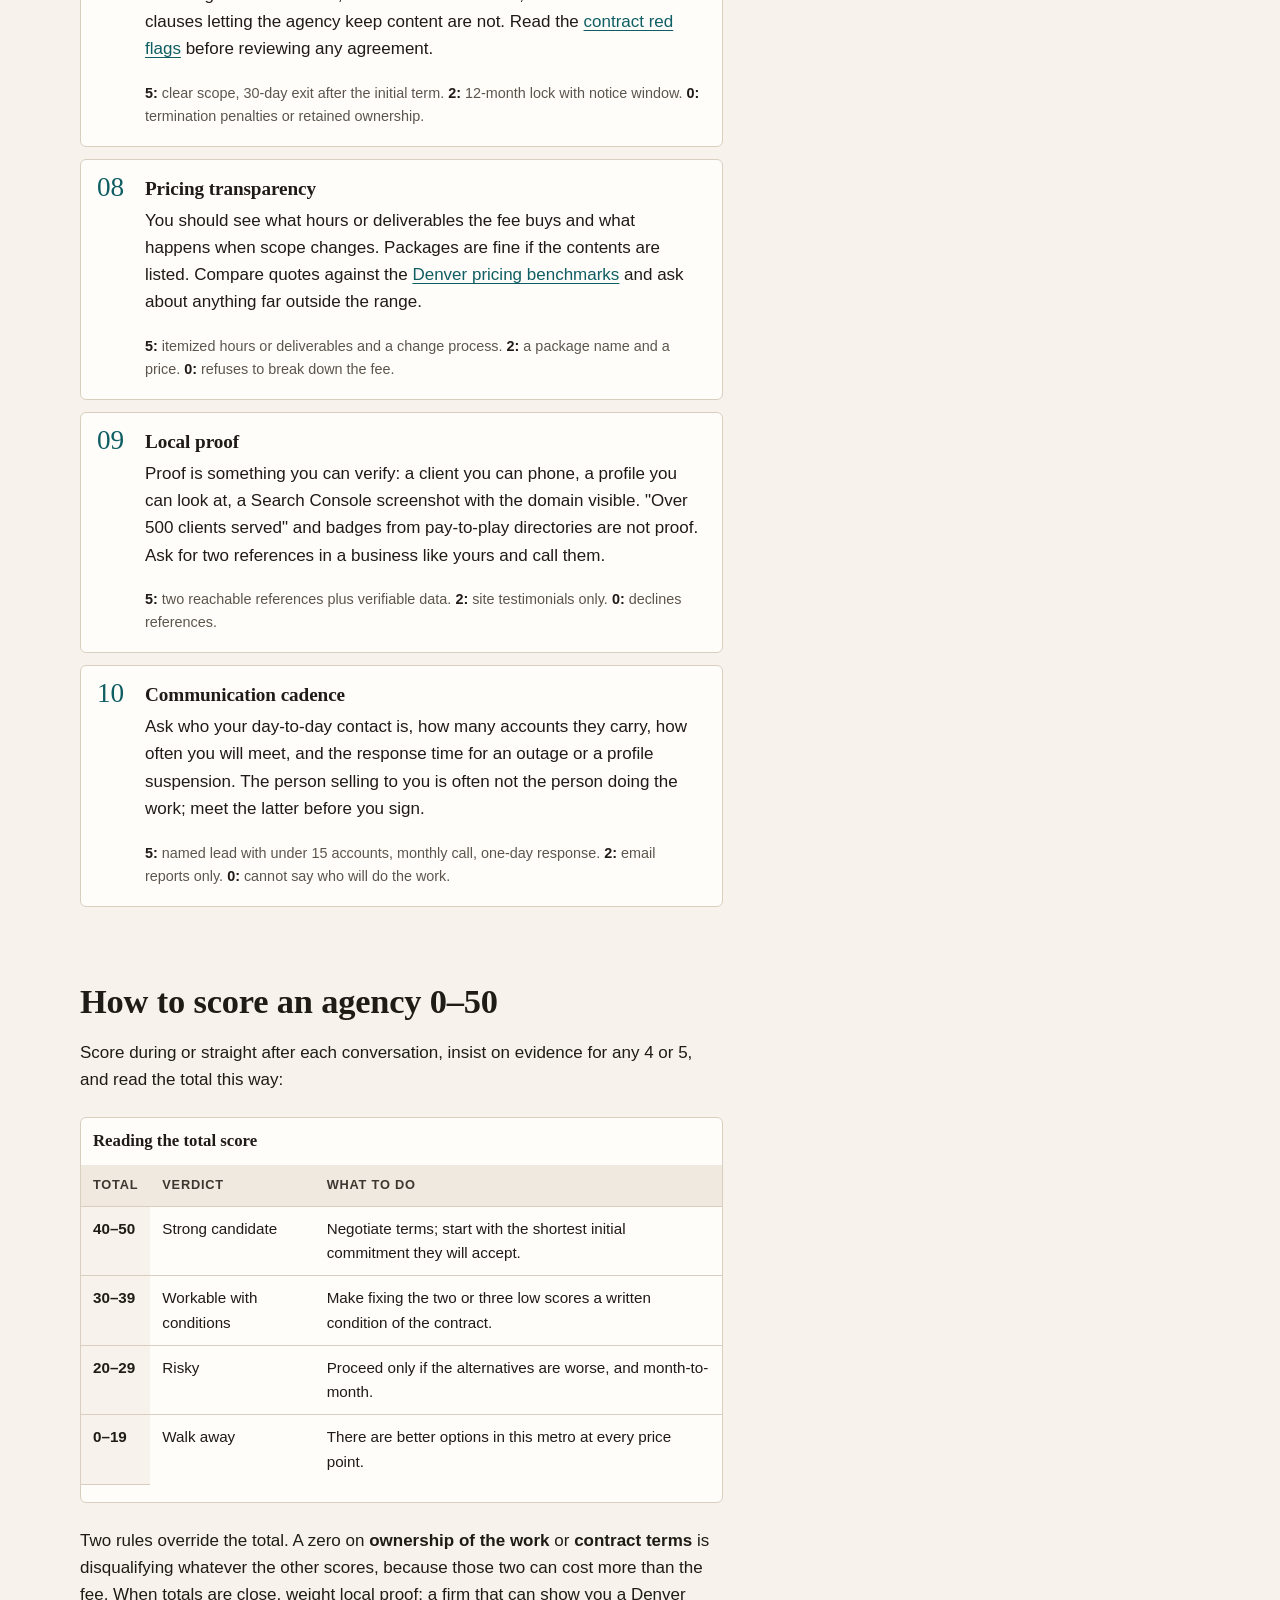
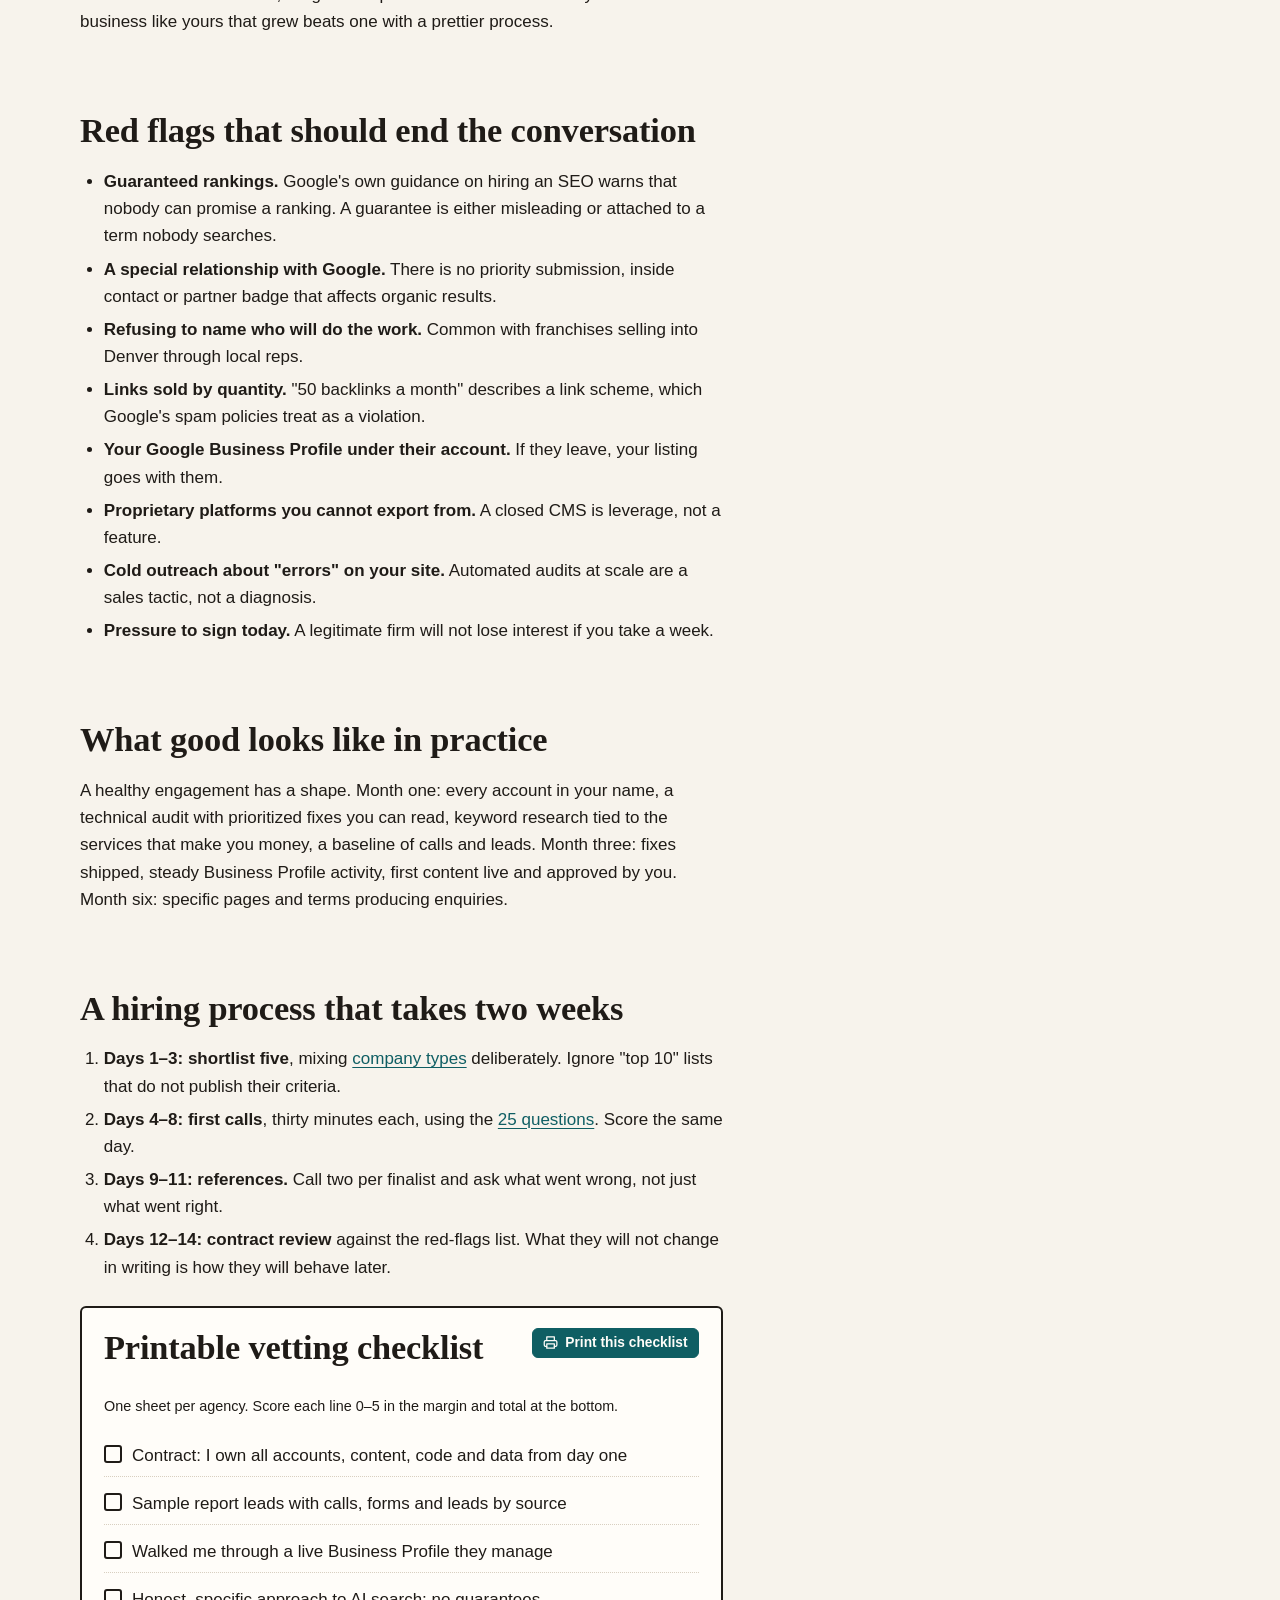
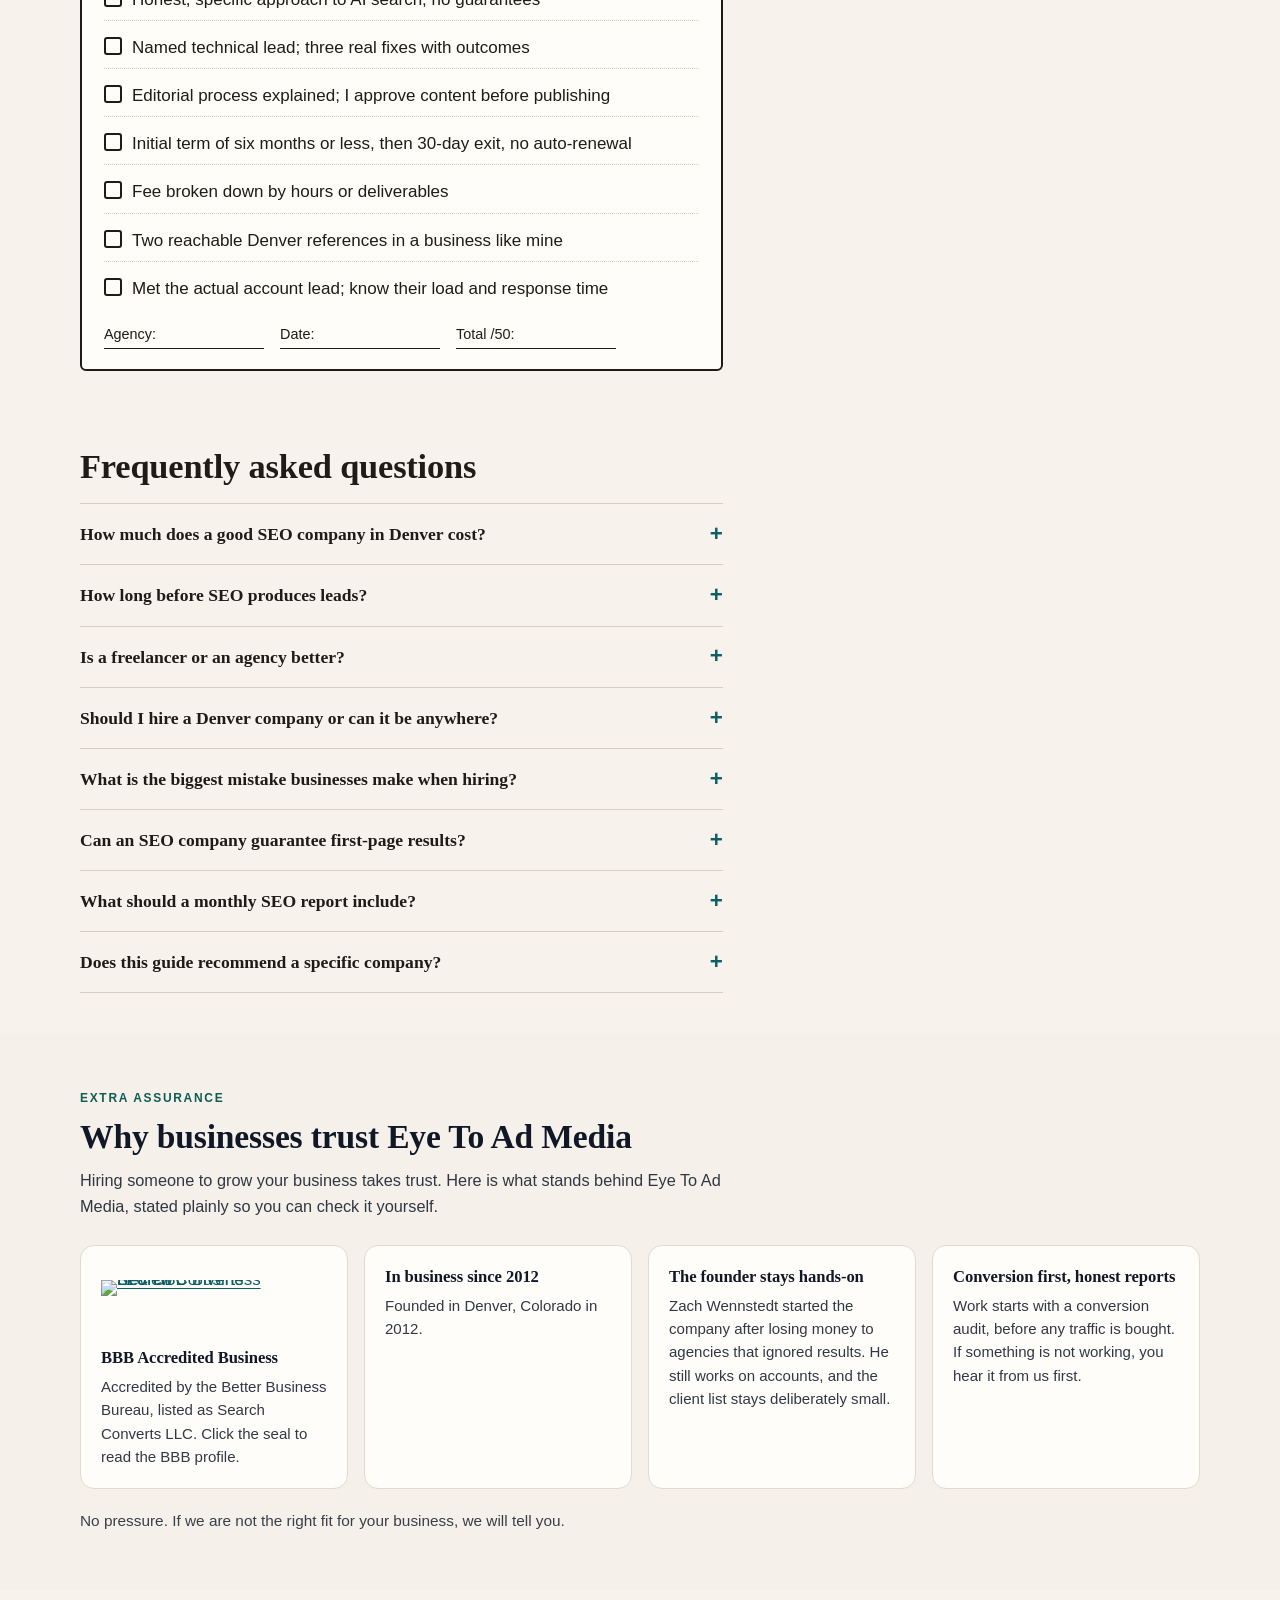
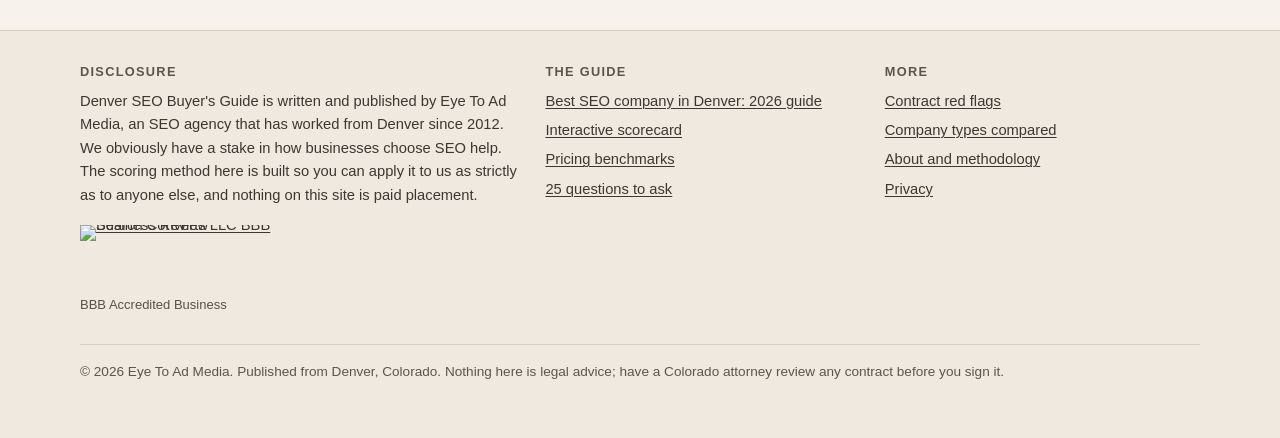
==== commit 793697ca: "Use shared Eye To Ad Media favicon on every page; add Eye To Ad color band to header Co-Authored-By:" ====
--- a/index.html
+++ b/index.html
@@ -25,8 +25,9 @@
 <meta name="twitter:image" content="https://bestseocompanydenverco.com/images/og.png">
 <meta name="geo.region" content="US-CO">
 <meta name="geo.placename" content="Denver, Colorado">
-<link rel="icon" href="/images/favicon.svg" type="image/svg+xml">
-<link rel="apple-touch-icon" href="/images/apple-touch-icon.png">
+<link rel="icon" type="image/png" sizes="32x32" href="/eye-to-ad-media-favicon-32.png">
+<link rel="icon" href="/favicon.ico" sizes="any">
+<link rel="apple-touch-icon" sizes="180x180" href="/eye-to-ad-media-apple-touch-icon.png">
 <link rel="manifest" href="/site.webmanifest">
 <style>:root{--paper:#f7f3ec;--paper-2:#efe9df;--ink:#1f1b17;--ink-2:#3d3731;--ink-3:#5c554d;--rule:#d8cfc0;--teal:#0f5e63;--teal-2:#0b474b;--teal-tint:#e2eeee;--white:#fffdf9;--serif:"Iowan Old Style","Palatino Linotype","Book Antiqua",Palatino,Charter,Georgia,serif;--sans:"Gill Sans","Gill Sans MT","Segoe UI","Trebuchet MS",Calibri,"Helvetica Neue",Arial,system-ui,sans-serif;--r:6px;--wrap:1120px}*,*::before,*::after{box-sizing:border-box}body{margin:0;background:var(--paper);color:var(--ink);font-family:var(--sans);font-size:1.0625rem;line-height:1.6}h1,h2,h3{font-family:var(--serif);font-weight:600;line-height:1.15;margin:0 0 .5em}h1{font-size:clamp(2rem,4.6vw,3.25rem);line-height:1.08}.wrap{width:min(100% - 32px,var(--wrap));margin-inline:auto}.skip{position:absolute;left:-999px;top:8px}.skip:focus{left:8px}.hdr{border-bottom:1px solid var(--rule)}.hdr-row{display:flex;align-items:center;justify-content:space-between;gap:16px;padding:14px 0;flex-wrap:wrap}.brand{display:flex;align-items:center;gap:10px;text-decoration:none;color:var(--ink);font-family:var(--serif);font-size:1.25rem;font-weight:600}.brand svg{width:30px;height:30px}.brand .kicker{display:block;font-family:var(--sans);font-size:.72rem;font-weight:600;letter-spacing:.08em;text-transform:uppercase;color:var(--ink-3)}.nav ul{list-style:none;margin:0;padding:0;display:flex;flex-wrap:wrap;gap:4px 18px}.nav a{text-decoration:none;color:var(--ink-2);font-weight:600;font-size:.92rem}.nav-toggle{display:none}@media (max-width:860px){.nav-toggle{display:inline-flex}.nav{flex-basis:100%}.js .nav ul{display:none}.js .nav ul.open{display:flex;flex-direction:column}}.disclose{border:1px solid var(--teal);border-left-width:5px;background:var(--teal-tint);padding:14px 18px;border-radius:var(--r);margin:0 0 28px;font-size:.95rem}.intro{padding:34px 0 10px;border-bottom:1px solid var(--rule);margin-bottom:30px}.layout{display:grid;grid-template-columns:minmax(0,1fr);gap:36px}@media (min-width:960px){.layout{grid-template-columns:minmax(0,1fr) 280px}}.prose{max-width:68ch}</style>
 <link rel="stylesheet" href="/css/site.css">
@@ -171,6 +172,7 @@
 ]
 }</script>
 <style id="bbbx-css">.bbbx-f{margin:18px 0 6px;display:flex;flex-direction:column;align-items:flex-start;gap:6px}.bbbx-f a{display:inline-block;line-height:0;border:0;padding:0;background:none}.bbbx-f img{width:200px;max-width:100%;height:auto;display:block;margin:0}.bbbx-f span{font-size:13px;line-height:1.35;opacity:.85}.bbbx-form{grid-column:1/-1;flex:1 0 100%;width:100%;box-sizing:border-box;display:flex;align-items:center;justify-content:center;gap:10px;flex-wrap:wrap;margin:14px 0 0;padding:0;font-size:13px;line-height:1.35;text-align:left}.bbbx-form a{display:inline-block;line-height:0;border:0;padding:0;background:none;box-shadow:none}.bbbx-form img{width:150px;height:auto;max-width:100%;display:block;margin:0}.bbbx-form span{opacity:.85;max-width:240px;text-align:center}.bbbx-strip{background:var(--bx-bg,#fff);color:var(--bx-fg,#1f2937);border-bottom:1px solid var(--bx-line,rgba(0,0,0,.08));font-size:13px;line-height:1.3;box-sizing:border-box}.bbbx-strip .bbbx-in{max-width:1240px;margin:0 auto;padding:5px 16px;display:flex;align-items:center;justify-content:center;gap:12px;flex-wrap:nowrap;min-height:46px;box-sizing:border-box}.bbbx-strip{height:47px;overflow:hidden}.bbbx-strip a{display:inline-block;line-height:0;flex:none}.bbbx-strip img{width:118px;height:auto;display:block}.bbbx-strip b{font-weight:600}@media(max-width:520px){.bbbx-strip .bbbx-in{gap:10px;padding:4px 12px}.bbbx-strip .bbbx-x{display:none}.bbbx-strip img{width:108px}}:root{--bx-bg:#efe9df;--bx-fg:#2b2620;--bx-line:#e2dacb;--bv-bg:#f5f1ea;--bv-card:#fffdf9;--bv-line:#e2dacb;--bv-acc:#0f5c55}.bbbx-v{padding:56px 16px;background:var(--bv-bg,#f8fafc);color:var(--bv-fg,#101828)}.bbbx-v .bv-in{max-width:1120px;margin:0 auto}.bbbx-v .bv-k{font-size:12px;letter-spacing:.14em;text-transform:uppercase;font-weight:700;color:var(--bv-acc,#c2410c);margin:0 0 8px}.bbbx-v h2{font-size:clamp(1.5rem,3vw,2.1rem);line-height:1.2;margin:0 0 10px;color:inherit;text-align:left}.bbbx-v .bv-lead{max-width:680px;margin:0 0 26px;opacity:.86;line-height:1.6;font-size:1.02rem}.bbbx-v .bv-grid{display:grid;grid-template-columns:repeat(4,minmax(0,1fr));gap:16px}.bbbx-v .bv-c{background:var(--bv-card,#fff);border:1px solid var(--bv-line,#e4e7ec);border-radius:14px;padding:20px;text-align:left}.bbbx-v .bv-c h3{font-size:1.04rem;line-height:1.3;margin:0 0 6px;color:inherit}.bbbx-v .bv-c p{margin:0;font-size:.94rem;line-height:1.55;opacity:.86}.bbbx-v .bv-seal{display:inline-block;line-height:0;margin:0 0 12px;border:0;background:none}.bbbx-v .bv-seal img{width:170px;max-width:100%;height:auto;display:block}.bbbx-v .bv-note{margin:20px 0 0;font-size:.96rem;opacity:.82}@media(max-width:960px){.bbbx-v .bv-grid{grid-template-columns:repeat(2,minmax(0,1fr))}}@media(max-width:560px){.bbbx-v{padding:40px 16px}.bbbx-v .bv-grid{grid-template-columns:1fr}}</style>
+<style id="eta-cband-css">.eta-cband{position:absolute;left:0;right:0;bottom:0;height:6px;display:flex;pointer-events:none;z-index:1}.eta-cband span{flex:1}header.hdr{position:relative}</style>
 </head>
 <body>
 <a class="skip" href="#main">Skip to content</a>
@@ -181,7 +183,7 @@
 <button class="nav-toggle" type="button" aria-expanded="false" aria-controls="site-nav"><svg class="i" aria-hidden="true" viewBox="0 0 24 24"><path d="M3 6h18M3 12h18M3 18h18"/></svg> Menu</button>
 <nav class="nav" aria-label="Site"><ul id="site-nav"><li><a href="/" aria-current="page">Guide</a></li><li><a href="/scorecard/">Scorecard</a></li><li><a href="/denver-seo-pricing-benchmarks/">Pricing</a></li><li><a href="/questions-to-ask-an-seo-company/">25 questions</a></li><li><a href="/seo-contract-red-flags/">Contract red flags</a></li><li><a href="/denver-seo-companies/">Company types</a></li><li><a href="/about/">About</a></li></ul></nav>
 </div>
-</header>
+<div class="eta-cband" aria-hidden="true"><span style="background:#EF5350"></span><span style="background:#F5DF4D"></span><span style="background:#4658B8"></span><span style="background:#F2803A"></span><span style="background:#27A366"></span><span style="background:#8E4FB5"></span></div></header>
 
 <main id="main">
 <div class="intro"><div class="wrap">
